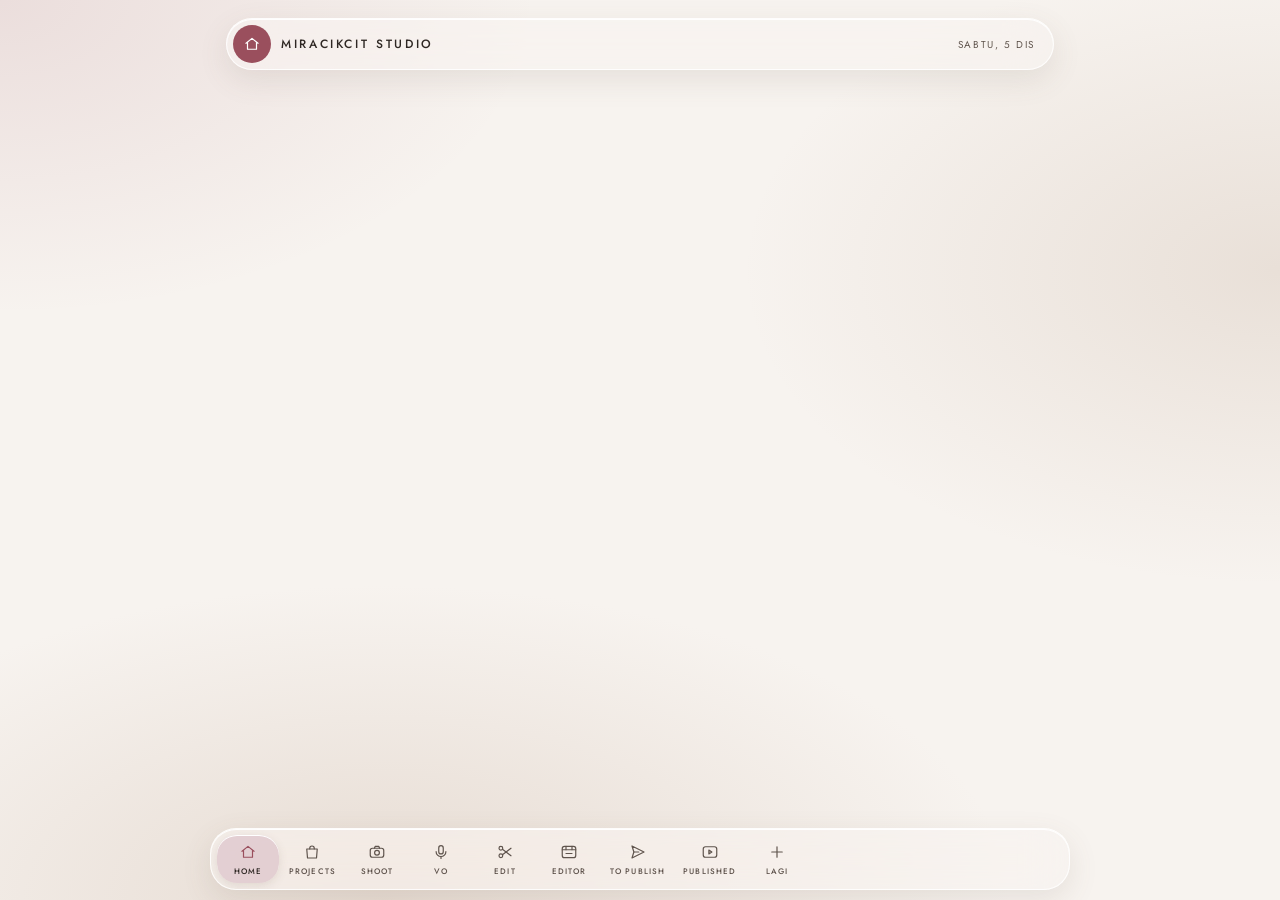
==== index.html @ 08fa1fc8 "Rujukan, Design dan Posting Gambar: susun semula aliran gambar - Rujukan (dulu Copy Style + Inspirat" ====
<!doctype html>
<html lang="ms">
<head>
<meta charset="utf-8">
<meta name="viewport" content="width=device-width,initial-scale=1,viewport-fit=cover">
<title>Miracikcit Studio</title>
<meta name="theme-color" content="#F7F3EF">
<meta name="referrer" content="no-referrer">
<meta name="apple-mobile-web-app-capable" content="yes">
<meta name="mobile-web-app-capable" content="yes">
<meta name="apple-mobile-web-app-status-bar-style" content="default">
<meta name="apple-mobile-web-app-title" content="Studio">
<link rel="manifest" href="manifest.webmanifest">
<link rel="apple-touch-icon" href="icons/icon-180.png">
<link rel="icon" href="icons/icon-192.png">
<link rel="preconnect" href="https://fonts.googleapis.com">
<link rel="stylesheet" href="https://fonts.googleapis.com/css2?family=Caveat:wght@500&family=Fraunces:ital,wght@1,600&family=Jost:wght@300;400;500;600&display=swap">
<link rel="stylesheet" href="css/app.css?v=2026.11.28-2">
</head>
<body>
<div class="wrap">
  <div class="brandbar glass"><a class="hbtn" href="#home" aria-label="Home"><svg viewBox="0 0 24 24" aria-hidden="true"><path d="M4 11l8-6.5 8 6.5"/><path d="M6 10v9h12v-9"/></svg></a><b>Miracikcit Studio</b><span id="netpill" class="netpill" hidden></span><span id="today"></span></div>
  <main id="main"></main>
</div>
<nav class="nav" aria-label="Menu"><div class="in glass" id="nav"></div></nav>
<div class="scrim" id="scrim" hidden><div class="modal" id="modal" role="dialog" aria-modal="true"></div></div>
<div class="toast" id="toast" role="status"></div>
<input type="file" id="filePick" hidden>

<script src="js/config.js?v=2026.11.28-2"></script>
<script src="js/runtime.js?v=2026.11.28-2"></script>
<script src="js/core/icons.js?v=2026.11.28-2"></script>
<script src="js/core/state.js?v=2026.11.28-2"></script>
<script src="js/core/utils.js?v=2026.11.28-2"></script>
<script src="js/core/store.js?v=2026.11.28-2"></script>
<script src="js/core/sheet.js?v=2026.11.28-2"></script>
<script src="js/core/sched.js?v=2026.11.28-2"></script>
<script src="js/core/derived.js?v=2026.11.28-2"></script>
<script src="js/core/shell.js?v=2026.11.28-2"></script>
<script src="js/core/modal.js?v=2026.11.28-2"></script>
<script src="js/tabs/home.js?v=2026.11.28-2"></script>
<script src="js/tabs/ideas.js?v=2026.11.28-2"></script>
<script src="js/tabs/nota.js?v=2026.11.28-2"></script>
<script src="js/tabs/toshoot.js?v=2026.11.28-2"></script>
<script src="js/tabs/shot.js?v=2026.11.28-2"></script>
<script src="js/tabs/toedit.js?v=2026.11.28-2"></script>
<script src="js/tabs/ready.js?v=2026.11.28-2"></script>
<script src="js/tabs/jadual.js?v=2026.11.28-2"></script>
<script src="js/tabs/published.js?v=2026.11.28-2"></script>
<script src="js/tabs/links.js?v=2026.11.28-2"></script>
<script src="js/tabs/jobs.js?v=2026.11.28-2"></script>
<script src="js/tabs/projects.js?v=2026.11.28-2"></script>
<script src="js/tabs/editor.js?v=2026.11.28-2"></script>
<script src="js/tabs/gaya.js?v=2026.11.28-2"></script>
<script src="js/tabs/vo.js?v=2026.11.28-2"></script>
<script src="js/tabs/footage.js?v=2026.11.28-2"></script>
<script src="js/tabs/broll.js?v=2026.11.28-2"></script>
<script src="js/tabs/inspiration.js?v=2026.11.28-2"></script>
<script src="js/tabs/rujukan.js?v=2026.11.28-2"></script>
<script src="js/tabs/sample.js?v=2026.11.28-2"></script>
<script src="js/tabs/caption.js?v=2026.11.28-2"></script>
<script src="js/tabs/threads.js?v=2026.11.28-2"></script>
<script src="js/tabs/transcribe.js?v=2026.11.28-2"></script>
<script src="js/tabs/mediakit.js?v=2026.11.28-2"></script>
<script src="js/tabs/carousel.js?v=2026.11.28-2"></script>
<script src="js/core/events.js?v=2026.11.28-2"></script>
<script src="js/core/boot.js?v=2026.11.28-2"></script>
<script>
if('serviceWorker' in navigator)navigator.serviceWorker.register('sw.js').then(r=>{r.addEventListener('updatefound',()=>{const n=r.installing;n&&n.addEventListener('statechange',()=>{if(n.state==='installed'&&navigator.serviceWorker.controller){const b=document.createElement('button');b.className='updbar';b.textContent='Versi baru Studio. Tekan untuk muat semula';b.onclick=()=>location.reload();document.body.appendChild(b)}})})}).catch(()=>{});
</script>
</body>
</html>
---- css/app.css ----
/* Layout: satu lajur lapang gaya miracikcit.com; kotak kaca berwarna ikut tab; bar menu kaca terapung di bawah (rel sisi di desktop). Satu tema cerah, sengaja, ikut blog. */
:root{
  --ink:#2E2723; --muted:#5F544D; --bg:#F7F3EF; --rose:#9A4F5D; --beige:#D6C4B6; --tile:#E4D6CB; --white:#FFFFFF;
  --line:rgba(46,39,35,.12); --shopee:#EE4D2D; --ok:#8A6A52; --warn:#D1A23A; --bad:#C2534F;
  --fb:#3F6FB5; --ig:#C2578E; --tt:#2E2723;
  --font:"Jost",system-ui,-apple-system,"Helvetica Neue",sans-serif; --hand:"Caveat","Bradley Hand",cursive;
  --c:#9A4F5D;
  --safeB:env(safe-area-inset-bottom,0px);
}
*{box-sizing:border-box}
[hidden]{display:none!important}
html,body{margin:0}
body{background:var(--bg);color:var(--ink);font:400 15px/1.5 var(--font);-webkit-font-smoothing:antialiased;min-height:100vh;
  background-image:radial-gradient(60vw 50vh at 0% 0%,rgba(154,79,93,.13),transparent 70%),radial-gradient(60vw 50vh at 100% 30%,rgba(176,147,123,.2),transparent 70%),radial-gradient(70vw 50vh at 30% 100%,rgba(214,196,182,.5),transparent 70%);background-attachment:fixed}
button,input,select,textarea{font:inherit;color:inherit}
a{color:inherit}
.wrap{max-width:860px;margin:0 auto;padding-block:18px calc(120px + var(--safeB));padding-left:max(16px,env(safe-area-inset-left,0px));padding-right:max(16px,env(safe-area-inset-right,0px))}
.glass{background:color-mix(in srgb,var(--c) 11%,rgba(255,255,255,.55));-webkit-backdrop-filter:blur(22px) saturate(170%);backdrop-filter:blur(22px) saturate(170%);border:1px solid rgba(255,255,255,.8);box-shadow:inset 0 1px 0 rgba(255,255,255,.95),0 10px 30px rgba(110,90,78,.12)}
.up{text-transform:uppercase;letter-spacing:.18em}
h1{margin:0;font-size:26px;font-weight:400;letter-spacing:.24em;text-transform:uppercase;text-wrap:balance}
.eyebrow{margin:0 0 6px;font-size:11px;font-weight:500;color:var(--c);letter-spacing:.24em;text-transform:uppercase}
.head{display:flex;justify-content:space-between;align-items:flex-end;gap:12px;flex-wrap:wrap;margin:8px 0 18px}
.sub{color:var(--muted);font-size:13px}
body::before{content:"";position:fixed;inset:0 0 auto;height:env(safe-area-inset-top,0px);z-index:29;background:var(--bg)}
.brandbar{position:sticky;top:calc(env(safe-area-inset-top,0px) + 8px);z-index:30;border-radius:999px;padding:6px 18px 6px 6px;display:flex;align-items:center;gap:10px;margin-bottom:22px;--c:#D6C4B6}
.brandbar b{font-weight:500;font-size:12px;letter-spacing:.22em;text-transform:uppercase;flex:1;min-width:0;white-space:nowrap;overflow:hidden;text-overflow:ellipsis}
.brandbar span{font-size:10px;letter-spacing:.16em;text-transform:uppercase;color:var(--muted);white-space:nowrap}
.hbtn{width:38px;height:38px;border-radius:50%;display:flex;align-items:center;justify-content:center;background:var(--rose);color:#fff;flex:none}
.hbtn svg{width:18px;height:18px;fill:none;stroke:currentColor;stroke-width:1.6;stroke-linecap:round;stroke-linejoin:round}
.banner{border-radius:16px;padding:10px 14px;font-size:13px;margin-bottom:14px;--c:#D1A23A}
/* buttons */
.btn{border-radius:999px;padding:9px 16px;font-size:11px;font-weight:500;letter-spacing:.16em;text-transform:uppercase;cursor:pointer;display:inline-flex;align-items:center;justify-content:center;gap:7px;white-space:nowrap;min-height:38px;
  background:color-mix(in srgb,var(--bc,#fff) 16%,rgba(255,255,255,.6));-webkit-backdrop-filter:blur(16px) saturate(170%);backdrop-filter:blur(16px) saturate(170%);border:1px solid color-mix(in srgb,var(--bc,#fff) 30%,rgba(255,255,255,.85));box-shadow:inset 0 1px 0 rgba(255,255,255,.9),0 4px 14px rgba(110,90,78,.1);color:var(--ink);text-decoration:none}
.btn:hover{background:color-mix(in srgb,var(--bc,#fff) 26%,rgba(255,255,255,.75))}
.btn:focus-visible,.chk:focus-visible,.nav a:focus-visible,input:focus-visible,select:focus-visible,textarea:focus-visible{outline:2px solid var(--rose);outline-offset:2px}
.btn.sm{padding:6px 12px;min-height:32px;font-size:10px}
.btn.solid{background:color-mix(in srgb,var(--bc,var(--rose)) 88%,transparent);color:#fff;border-color:rgba(255,255,255,.5)}
.btn.solid:hover{background:var(--bc,var(--rose))}
.btn.icon{padding:0;width:36px;min-height:36px}
.btn.rose{--bc:var(--rose)}.btn.shopee{--bc:var(--shopee)}.btn.fb{--bc:var(--fb)}.btn.ig{--bc:var(--ig)}.btn.tt{--bc:var(--tt)}.btn.bad{--bc:var(--bad)}.btn.tab{--bc:var(--c)}
.btn svg,.nav svg,.ic svg{width:18px;height:18px;fill:none;stroke:currentColor;stroke-width:1.6;stroke-linecap:round;stroke-linejoin:round;flex:none}
.btns{display:flex;gap:8px;flex-wrap:wrap;align-items:center}
.chk{display:inline-flex;align-items:center;gap:8px;cursor:pointer;font-size:10px;font-weight:500;letter-spacing:.16em;text-transform:uppercase;border:0;background:none;padding:4px 0;min-height:32px}
.chk i{width:24px;height:24px;border-radius:8px;display:inline-flex;align-items:center;justify-content:center;background:rgba(255,255,255,.6);border:1px solid rgba(255,255,255,.9);box-shadow:inset 0 1px 0 #fff,0 2px 8px rgba(110,90,78,.16);-webkit-backdrop-filter:blur(12px);backdrop-filter:blur(12px)}
.chk[aria-pressed=true] i{background:var(--c);border-color:rgba(255,255,255,.6)}
.chk i svg{width:14px;height:14px;fill:none;stroke:#fff;stroke-width:2.4;stroke-linecap:round;stroke-linejoin:round;opacity:0}
.chk[aria-pressed=true] i svg{opacity:1}
.seg{display:inline-flex;border-radius:999px;padding:3px;gap:2px;background:rgba(255,255,255,.5);border:1px solid rgba(255,255,255,.85);box-shadow:inset 0 1px 0 #fff}
.seg button{border:0;background:transparent;border-radius:999px;padding:6px 12px;font-size:10px;font-weight:500;letter-spacing:.14em;text-transform:uppercase;cursor:pointer;min-height:30px}
.seg button.on{background:var(--c);color:#fff}
/* forms */
.inp,select.inp,textarea.inp{width:100%;min-width:0;border-radius:14px;padding:9px 13px;background:rgba(255,255,255,.62);border:1px solid rgba(255,255,255,.9);box-shadow:inset 0 1px 2px rgba(110,90,78,.1);outline:none;font-size:14px}
textarea.inp{resize:vertical;min-height:80px;line-height:1.5}
input[type=date].inp{-webkit-appearance:none;appearance:none;min-height:40px}
.f{display:block;margin-bottom:12px;min-width:0}
.f>span{display:block;font-size:10px;font-weight:500;color:var(--muted);margin-bottom:5px;text-transform:uppercase;letter-spacing:.16em}
.row2{display:grid;grid-template-columns:1fr 1fr;gap:10px}.row2>*{min-width:0}
.search{position:relative;margin-bottom:14px}.search svg{position:absolute;left:14px;top:50%;transform:translateY(-50%);width:16px;height:16px;fill:none;stroke:var(--muted);stroke-width:1.6;stroke-linecap:round}
.search .inp{padding-left:40px;border-radius:999px}
/* cards */
.list{display:flex;flex-direction:column;gap:12px}
.card{border-radius:22px;padding:16px}
.card.big{padding:20px;border-radius:26px}
.card h3{margin:0;font-size:14px;font-weight:500;letter-spacing:.14em;text-transform:uppercase;overflow-wrap:anywhere}
.rowh{display:flex;justify-content:space-between;align-items:flex-start;gap:10px}
.rowh>div:first-child:not(.fno){min-width:0;flex:1}.rowh>.fno+div,.rowh>span+div{min-width:0;flex:1}
.meta{font-size:12.5px;color:var(--muted);overflow-wrap:anywhere}
.num{font-size:11px;font-weight:500;letter-spacing:.1em;color:var(--c);font-variant-numeric:tabular-nums;min-width:28px}
.pill{display:inline-flex;align-items:center;font-size:9.5px;font-weight:500;letter-spacing:.14em;text-transform:uppercase;padding:3px 9px;border-radius:999px;background:color-mix(in srgb,var(--pc,var(--c)) 18%,rgba(255,255,255,.7));border:1px solid rgba(255,255,255,.8);white-space:nowrap}
.fno{flex:none;width:44px;height:44px;border-radius:14px;display:flex;align-items:center;justify-content:center;font-size:17px;font-weight:600;color:#fff;background:var(--fc,#888);box-shadow:inset 0 1px 0 rgba(255,255,255,.4),0 4px 12px rgba(110,90,78,.2);font-variant-numeric:tabular-nums}
.bar{height:8px;border-radius:999px;background:rgba(255,255,255,.7);box-shadow:inset 0 1px 2px rgba(110,90,78,.18);overflow:hidden;margin-top:6px}
.bar i{display:block;height:100%;border-radius:999px;background:var(--sc,var(--ok))}
.trk{margin-top:10px}.trk .t{display:flex;justify-content:space-between;font-size:10px;font-weight:500;letter-spacing:.14em;text-transform:uppercase;color:var(--sc,var(--muted))}
.vid{border-top:1px solid var(--line);padding-top:12px;margin-top:12px}
.empty{border-radius:22px;padding:28px 18px;text-align:center;color:var(--muted);border:1px dashed rgba(46,39,35,.2);font-size:14px}
.hand{font-family:var(--hand);font-size:22px;color:var(--rose);line-height:1.1}
/* home */
.hgrid{display:grid;grid-template-columns:repeat(3,1fr);gap:10px}
.hbox{border-radius:22px;padding:14px 12px;cursor:pointer;text-align:left;display:flex;flex-direction:column;gap:8px;min-height:108px;color:var(--ink);font:inherit;min-width:0}
.hbox b{font-size:44px;font-weight:300;line-height:1;font-variant-numeric:tabular-nums}
.hbox span.l{font-size:clamp(9.5px,2.7vw,13px);font-weight:500;letter-spacing:.08em;text-transform:uppercase;margin-top:auto;white-space:nowrap}
.hbox.tall{grid-column:3;grid-row:2 / span 2}.hbox.tall b{font-size:62px}
.edl{display:flex;flex-direction:column;gap:3px;font-size:11px;color:var(--muted);line-height:1.25;min-width:0}.edl span{overflow:hidden;text-overflow:ellipsis;white-space:nowrap}
.rbox{border-radius:40px;padding:26px 24px;margin-top:14px;border-width:2px}
.rbox h2{margin:0;font-size:17px;font-weight:500;letter-spacing:.2em;text-transform:uppercase}
.rbox .rn{font-size:68px;font-weight:300;line-height:1;font-variant-numeric:tabular-nums}
.rbox .rt{font-size:16px}.rbox .rt strong{font-weight:500}
.bigno{font-size:26px;font-weight:300;line-height:1;color:var(--c);font-variant-numeric:tabular-nums;min-width:38px;flex:none}
.jleft{display:flex;flex-direction:column;flex:none;min-width:88px}.jleft b{font-size:17px;font-weight:500;letter-spacing:.04em;color:var(--c)}.jleft i{font-style:normal;font-size:15px;font-weight:500}
.acc{border-left:7px solid var(--ac,transparent)!important;font-weight:500}
.inwrap{position:relative;display:block}.inwrap .inp{padding-right:46px}.inwrap .btn{position:absolute;right:3px;top:50%;transform:translateY(-50%);width:34px;min-height:34px}
.calg{display:grid;grid-template-columns:repeat(7,1fr);gap:4px}.dow{text-align:center;font-size:9px;font-weight:500;letter-spacing:.14em;color:var(--muted)}
.cd{aspect-ratio:1;border:0;border-radius:12px;background:rgba(255,255,255,.55);cursor:pointer;display:flex;flex-direction:column;align-items:center;justify-content:center;gap:3px;padding:0;min-width:0;color:var(--ink)}
.cd b{font-weight:400;font-size:14px}.cd i{display:flex;gap:2px;height:6px}.cd u{width:6px;height:6px;border-radius:50%}.cd.today{background:var(--rose);color:#fff}
.evrow{display:flex;align-items:center;gap:12px;width:100%;text-align:left;border:0;background:none;padding:10px 0;border-top:1px solid var(--line);cursor:pointer;color:var(--ink);font:inherit}
.evd{flex:none;width:42px;text-align:center;font-size:9px;letter-spacing:.14em;text-transform:uppercase;color:var(--muted)}.evd b{display:block;font-size:24px;font-weight:300;color:var(--ink);line-height:1}
.evrow strong{font-weight:500}
.kitmenu{position:sticky;top:calc(env(safe-area-inset-top,0px) + 66px);z-index:20;margin-bottom:14px;display:flex}.kitmenu .seg{max-width:100%;overflow-x:auto;--c:#B0937B}.kitmenu .seg button{white-space:nowrap}
@media (max-width:700px){.row2{grid-template-columns:1fr}h1{font-size:21px;letter-spacing:.2em}}
/* inspiration */
.igrid{display:grid;grid-template-columns:repeat(3,1fr);gap:3px;border-radius:18px;overflow:hidden}
.icell{position:relative;aspect-ratio:1;background:var(--tile);overflow:hidden}
.ipic{width:100%;height:100%;border:0;padding:0;cursor:pointer;background:none;display:flex;align-items:center;justify-content:center;font-size:10px;letter-spacing:.14em;text-transform:uppercase;color:var(--muted)}
.iact{position:absolute;right:6px;top:6px;display:none;gap:6px}.icell.sel .iact{display:flex}.icell.sel{outline:3px solid var(--rose);outline-offset:-3px}
@media (hover:hover){.icell:hover .iact{display:flex}}
.igrid img{width:100%;height:100%;object-fit:cover;display:block}
@media (min-width:700px){.igrid{grid-template-columns:repeat(4,1fr)}}
.mbadge{display:inline-flex;align-items:center;gap:8px;font-size:10px;font-weight:500;letter-spacing:.14em;text-transform:uppercase;padding:6px 12px;border-radius:999px;background:rgba(255,255,255,.7);border:1px solid rgba(255,255,255,.95);box-shadow:0 2px 8px rgba(110,90,78,.1);color:var(--muted)}
.mbadge i{width:8px;height:8px;border-radius:50%;background:#A39890}.mbadge.on{color:var(--ink)}.mbadge.on i{background:#3FA35B;box-shadow:0 0 0 3px rgba(63,163,91,.2)}
.trrow{display:block;width:100%;text-align:left;cursor:pointer;font:inherit;color:inherit}
.trtxt{white-space:pre-wrap;overflow-wrap:anywhere;max-height:52vh;overflow:auto;font-size:14px;line-height:1.65;background:rgba(255,255,255,.6);border-radius:16px;padding:12px 14px;margin-top:8px}
.trtxt .ts{font-size:11px;font-weight:500;color:var(--c);margin-right:6px;font-variant-numeric:tabular-nums}
.trisi{margin:8px 0 12px;padding-left:22px}.trisi li{margin-bottom:6px;line-height:1.5}
/* nav */
.nav{position:fixed;left:0;right:0;bottom:0;z-index:40;padding:0 max(10px,env(safe-area-inset-right,0px)) calc(10px + var(--safeB)) max(10px,env(safe-area-inset-left,0px));pointer-events:none}
.nav .in{pointer-events:auto;max-width:860px;margin:0 auto;border-radius:26px;padding:6px;display:flex;gap:2px;overflow-x:auto;scrollbar-width:none;--c:#D6C4B6}
.nav .in::-webkit-scrollbar{display:none}
.nav a{flex:0 0 auto;min-width:62px;display:flex;flex-direction:column;align-items:center;gap:4px;padding:8px 8px 6px;border-radius:20px;text-decoration:none;font-size:8px;font-weight:500;letter-spacing:.14em;text-transform:uppercase;color:var(--muted);white-space:nowrap}
.nav a.on{color:var(--ink);background:color-mix(in srgb,var(--c) 26%,rgba(255,255,255,.85));box-shadow:inset 0 1px 0 #fff,0 3px 10px rgba(110,90,78,.14)}
.nav a.on svg{stroke:var(--c)}
/* modal + toast */
.scrim{position:fixed;inset:0;background:rgba(46,39,35,.28);-webkit-backdrop-filter:blur(4px);backdrop-filter:blur(4px);display:flex;align-items:flex-end;justify-content:center;z-index:60}
.modal{width:min(640px,100%);max-height:90vh;overflow:auto;border-radius:26px 26px 0 0;padding:20px max(18px,env(safe-area-inset-right,0px)) calc(20px + var(--safeB)) max(18px,env(safe-area-inset-left,0px));background:color-mix(in srgb,var(--c) 8%,rgba(250,247,244,.94))}
@media (min-width:700px){.scrim{align-items:center}.modal{border-radius:26px}}
.modal h2{margin:0 0 14px;font-size:16px;font-weight:500;letter-spacing:.2em;text-transform:uppercase}
.modal h4{margin:16px 0 6px;font-size:11px;font-weight:500;letter-spacing:.18em;text-transform:uppercase;color:var(--c)}
.modal ul{margin:0;padding-left:18px}.modal li{margin-bottom:4px}
.toast{position:fixed;left:50%;bottom:calc(104px + var(--safeB));transform:translateX(-50%);background:var(--ink);color:#fff;padding:9px 18px;border-radius:999px;font-size:11px;letter-spacing:.14em;text-transform:uppercase;z-index:80;opacity:0;transition:opacity .2s;pointer-events:none;max-width:90vw;text-align:center}
.toast.show{opacity:1}
details.col>summary{list-style:none;cursor:pointer}details.col>summary::-webkit-details-marker{display:none}
details.col[open] .chev{transform:rotate(180deg)}
pre.txt{white-space:pre-wrap;overflow-wrap:anywhere;font:13px/1.5 var(--font);margin:0}
audio{width:100%;margin-top:8px}
@media (prefers-reduced-motion:reduce){*{transition:none!important}}
/* ---- PWA ---- */
.gate{position:fixed;inset:0;z-index:100;display:flex;align-items:center;justify-content:center;padding:16px;background:var(--bg)}
.gate-in{width:min(380px,100%);border-radius:26px;padding:24px;--c:#D6C4B6}
.netpill{font-size:9px!important;letter-spacing:.12em;color:var(--bad)!important;margin-right:6px}
.updbar{position:fixed;left:50%;transform:translateX(-50%);top:calc(env(safe-area-inset-top,0px) + 64px);z-index:90;border:0;border-radius:999px;padding:10px 18px;background:var(--rose);color:#fff;font:500 11px var(--font);letter-spacing:.12em;text-transform:uppercase;box-shadow:0 6px 20px rgba(110,90,78,.25)}

/* Products: timeline status */
.tl{display:flex;margin:14px 0 2px}
.tl .s{flex:1;position:relative;text-align:center;font-size:9px;font-weight:500;letter-spacing:.06em;text-transform:uppercase;color:var(--muted);opacity:.7;line-height:1.25}
.tl .s:before{content:'';position:absolute;top:8px;left:-50%;right:50%;height:2px;background:rgba(110,90,78,.18)}
.tl .s:first-child:before{display:none}
.tl .s i{position:relative;z-index:1;display:flex;align-items:center;justify-content:center;width:18px;height:18px;border-radius:50%;margin:0 auto 6px;background:rgba(255,255,255,.85);box-shadow:inset 0 0 0 1.5px rgba(110,90,78,.28)}
.tl .s i svg{width:11px;height:11px;stroke:#fff;stroke-width:3}
.tl .s.d,.tl .s.cur{color:var(--ink);opacity:1}
.tl .s.d i{background:var(--c);box-shadow:none}
.tl .s.d:before,.tl .s.cur:before{background:var(--c)}
.tl .s.cur i{background:#fff;box-shadow:inset 0 0 0 2.5px var(--c),0 0 0 4px rgba(90,143,181,.18)}
/* kad senarai berselang-seli + lencana countdown sample */
.list.alt>.card:nth-child(even){background:color-mix(in srgb,var(--c) 22%,rgba(255,255,255,.55))}
.tsc{padding:13px 14px}.tsc h3{margin:0 0 2px}
.tsb{margin-top:10px;gap:6px;flex-wrap:wrap;align-items:center}.tsb .inp.acc{width:auto;max-width:130px;min-height:32px;padding:4px 10px;font-size:11px;margin:0}
.smpb{display:flex;flex-direction:column;align-items:flex-end;gap:3px;flex-shrink:0}
.pill.smpp{gap:6px;padding:4px 10px;background:var(--pc);color:#fff;border-color:transparent}.pill.smpp[style*='E3B23C'],.smpb[style*='E3B23C'] .pill.smpp{color:#3B2C0C}.pill.smpp b{font-size:15px;letter-spacing:0}
.smpd{background:none;border:0;padding:0;font:inherit;font-size:10.5px;color:var(--muted);text-decoration:underline dotted;cursor:pointer}

/* status butang: sedang proses (kuning) / siap (hijau) */
.btn.st-run{background:#F3D27A;color:#4A3608;border-color:#E9BD45;opacity:1}
.btn.st-done{background:#CDE8D3;color:#1F5A30;border-color:#9FD0AB}
.btn.st-done svg,.btn.st-run svg{stroke:currentColor}
.spin{display:inline-block;width:11px;height:11px;border:2px solid currentColor;border-right-color:transparent;border-radius:50%;margin-right:6px;animation:spn .8s linear infinite;vertical-align:-1px}
@keyframes spn{to{transform:rotate(360deg)}}
@media (prefers-reduced-motion:reduce){.spin{animation:none}}

/* butang kad To Shoot: grid penuh, tiada ruang kosong */
.tsb{display:grid!important;grid-template-columns:minmax(0,1.4fr) minmax(0,1fr) minmax(0,1fr) 36px;gap:6px}
.tsb.tsb2{grid-template-columns:repeat(3,minmax(0,1fr)) 36px}
.tsb.tsb2>.inp.acc{grid-column:span 2}.tsb.tsb2>[data-act=lsAdd]{grid-column:span 2}
.tsb>.btn,.tsb>.inp.acc{width:100%;max-width:none;min-width:0;justify-content:center;padding-left:6px;padding-right:6px;white-space:nowrap;overflow:hidden;text-overflow:ellipsis}
.tsb>.btn.icon{width:36px;padding:0}
/* Home baru: Editor 2x2, kotak kecil "Lagi", kad depan padat */
.hgrid .hbox.big2{grid-column:1 / span 2;grid-row:2 / span 2}.hbox.big2 b{font-size:72px}
.mgrid{display:grid;grid-template-columns:repeat(4,minmax(0,1fr));gap:8px;margin-top:10px}
.hbox.mini{min-height:72px;padding:10px;border-radius:18px;gap:4px}.hbox.mini b{font-size:26px}.hbox.mini span.l{font-size:clamp(8px,2.3vw,10.5px);letter-spacing:.06em}
.rbox.cc{padding:18px 20px 14px;border-radius:32px;cursor:pointer;display:block}
.rbox.cc .rn{font-size:56px}
.ccr{margin-top:10px}.ccr .rowh{align-items:center;gap:8px}
.ccn{font-size:15px;font-weight:500;flex:1;min-width:0;white-space:nowrap;overflow:hidden;text-overflow:ellipsis}
.ccr .bar{margin-top:5px;height:4px}
.ccmore{display:flex;justify-content:flex-end;align-items:center;gap:4px;margin-top:10px;font-size:10px;font-weight:500;letter-spacing:.14em;text-transform:uppercase;color:var(--c)}
.ccmore svg{width:14px;height:14px;fill:none;stroke:currentColor;stroke-width:1.8}
.tl.tl-mini{margin:6px 0 4px}.tl.tl-mini .s:before{top:6px}.tl.tl-mini .s i{width:14px;height:14px;margin-bottom:0}.tl.tl-mini .s i svg{width:8px;height:8px}

/* Editor 2x2: nombor kiri, senarai kanan */
.hbox.edbox{flex-direction:row;gap:12px;align-items:stretch}
.edbox .edn{display:flex;flex-direction:column;justify-content:space-between;flex:none;min-width:64px}
.edbox .edl{flex:1;border-left:1px solid var(--line,rgba(0,0,0,.08));padding-left:10px;justify-content:center;gap:6px}
.edbox .edr{display:flex;align-items:center;gap:6px;min-width:0}.edbox .edr>span{flex:1;min-width:0;overflow:hidden;text-overflow:ellipsis;white-space:nowrap;color:var(--ink)}
.edbox .edr i{font-style:normal;flex:none;font-size:9px;letter-spacing:.08em;text-transform:uppercase;font-weight:500;color:var(--pc);border:1px solid var(--pc);border-radius:999px;padding:1px 6px}

/* Projects: produk dah published dilipat, warna lain */
.pubgrp{--c:#6B8F71;background:rgba(205,232,211,.45)}
.pubrow{border-top:1px solid var(--line,rgba(0,0,0,.08));padding-top:10px}.pubrow strong{font-weight:500}

/* Jobs: jumlah RM besar kanan atas, kotak tambah dari screenshot, kad semak */
.rmtot{display:flex;flex-direction:column;align-items:flex-end;text-align:right;min-width:0}
.rmtot b{font-size:clamp(26px,8vw,38px);font-weight:300;line-height:1;color:var(--c);font-variant-numeric:tabular-nums;white-space:nowrap}
.rmtot span{font-size:10.5px;letter-spacing:.06em;color:var(--muted);margin-top:4px}
.jdrop{display:flex;gap:12px;align-items:center;width:100%;text-align:left;border:1.5px dashed var(--c);border-radius:18px;padding:14px;margin-bottom:14px;background:rgba(255,255,255,.35);color:var(--ink);font:inherit;cursor:pointer}
.jdrop svg{width:24px;height:24px;flex:none;fill:none;stroke:var(--c);stroke-width:1.5;stroke-linecap:round;stroke-linejoin:round}
.jrev{box-shadow:0 0 0 1.5px #E9BD45 inset}
.row3{display:grid;grid-template-columns:repeat(3,minmax(0,1fr));gap:8px}
@media (max-width:420px){.row3{grid-template-columns:1fr 1fr}}
.smprm{display:flex;align-items:center;gap:6px;flex:none}.smprm span{font-size:11px;color:var(--muted)}.smprm .inp{width:84px;text-align:right}
.smpdone{opacity:.65}.smpdone h3 svg{width:14px;height:14px;margin-right:4px;vertical-align:-2px;fill:none;stroke:var(--ok);stroke-width:2}

.smptask{margin:8px 0 0;padding-left:18px;font-size:12px;color:var(--muted);line-height:1.45}

/* Projects: chip jenis, tugasan boleh tick */
.kchip{display:inline-block;font-size:9.5px;font-weight:600;letter-spacing:.08em;border-radius:999px;padding:1px 8px;margin-right:4px;vertical-align:1px}
.kchip.paid{background:#F3E3C4;color:#8A5E25}.kchip.smp{background:#DCE8F3;color:#3E6F96}
.tasks{display:flex;flex-direction:column;gap:4px;margin-top:10px}
.tk{display:flex;gap:8px;align-items:flex-start;text-align:left;background:none;border:0;padding:3px 0;font:inherit;font-size:12.5px;color:var(--ink);cursor:pointer;line-height:1.35}
.tk i{flex:none;width:18px;height:18px;border-radius:6px;border:1.5px solid var(--line,rgba(0,0,0,.2));display:grid;place-items:center;margin-top:-1px}
.tk i svg{width:12px;height:12px;fill:none;stroke:#fff;stroke-width:2.4;opacity:0}
.tk.on i{background:var(--ok);border-color:var(--ok)}.tk.on i svg{opacity:1}.tk.on span{text-decoration:line-through;color:var(--muted)}
.prseg{max-width:100%;overflow-x:auto}.prseg button{white-space:nowrap}

/* Footage: gambar kecil Drive, grid stok */
.fthumbs{display:grid;grid-template-columns:repeat(4,minmax(0,1fr));gap:6px;margin-top:10px}
.fth{position:relative;aspect-ratio:9/16;border-radius:10px;overflow:hidden;background:rgba(0,0,0,.06);display:block}
.fth img,.fcell img{width:100%;height:100%;object-fit:cover;display:block}
.fth button{all:unset;display:block;width:100%;height:100%;cursor:pointer}
.fth i{position:absolute;top:4px;right:4px;font-style:normal;font-size:11px;background:#fff;color:#1F5A30;border-radius:999px;width:20px;height:20px;display:grid;place-items:center;font-weight:600}
.fth.off img{opacity:.3}.fth.off i{color:var(--bad)}
.fth em{position:absolute;left:4px;bottom:4px;font-style:normal;font-size:9px;background:rgba(255,255,255,.85);border-radius:6px;padding:1px 5px;letter-spacing:.04em}
.fplay{position:absolute;right:4px;bottom:4px;width:24px;height:24px;border-radius:999px;background:rgba(0,0,0,.55);color:#fff;display:grid;place-items:center;font-size:10px;text-decoration:none}
.noth{display:block;width:100%;height:100%;background:repeating-linear-gradient(45deg,rgba(0,0,0,.04) 0 6px,transparent 6px 12px)}
.fgrid{display:grid;grid-template-columns:repeat(auto-fill,minmax(104px,1fr));gap:8px}
.fcell{display:flex;flex-direction:column;gap:4px;text-decoration:none;color:var(--ink)}
.fcell img,.fcell .noth{aspect-ratio:9/16;border-radius:12px;max-width:100%}
.fcell span{font-size:10.5px;color:var(--muted);line-height:1.3}.fcell b{display:block;color:var(--ink);font-weight:500;font-size:11px;white-space:nowrap;overflow:hidden;text-overflow:ellipsis}

/* Editor › Style (Tiru Gaya) */
.chips{display:flex;flex-wrap:wrap;gap:6px}
.chip{border:1px solid var(--line);background:rgba(255,255,255,.6);color:var(--muted);border-radius:999px;padding:5px 12px;font:500 12px var(--font);cursor:pointer;min-height:30px}
.chip.on{background:var(--c);border-color:var(--c);color:#fff}
.gyname{font-family:var(--hand);font-size:34px;line-height:1;color:var(--c)}
.gyname.sm{font-size:28px}
.gycard .chips{margin:10px 0}
.gyscan{display:block;margin:10px 0;border-radius:12px;overflow:hidden;background:var(--tile)}
.gyscan img{display:block;width:100%;height:auto}
.gyfacts{display:grid;grid-template-columns:auto 1fr;gap:6px 14px;font-size:13px;margin:10px 0 0}
.gyfacts dt{color:var(--muted)}.gyfacts dd{margin:0;min-width:0}
.gybeats{margin-top:8px;font-size:13px}.gybeats ol{margin:6px 0 0;padding-left:20px}
.gyfxrow{display:flex;gap:10px;align-items:center;flex-wrap:wrap;padding:8px;border-radius:12px;background:rgba(255,255,255,.5)}
.gyfxrow.off{opacity:.55}
.gystrip{flex:0 0 120px;border-radius:8px;overflow:hidden}.gystrip img{display:block;width:100%}
.gymatch{display:flex;flex-direction:column;gap:6px;margin-top:12px;padding:12px;border-radius:12px;background:var(--tile)}
.gyup{display:flex;gap:10px;align-items:center;padding:10px 12px;border-radius:12px;background:rgba(255,255,255,.6);font-size:13px;margin-bottom:10px}
.gybar{height:6px;border-radius:99px;background:var(--tile);overflow:hidden;margin:-4px 0 12px}.gybar i{display:block;height:100%;background:var(--c);transition:width .3s}
/* B-roll: langkah projek + swipe dalam Studio */
.brsteps{display:flex;align-items:flex-start;gap:0;margin-top:12px}
.brsteps em{flex:1;height:2px;background:rgba(46,39,35,.14);margin-top:11px;min-width:6px}
.brs{display:flex;flex-direction:column;align-items:center;gap:2px;background:none;border:0;padding:0;font:inherit;color:var(--muted);min-width:0;max-width:86px;text-align:center;cursor:default}
.brs[data-act]{cursor:pointer}
.brs i{width:24px;height:24px;border-radius:50%;display:grid;place-items:center;background:rgba(255,255,255,.7);border:1.5px solid rgba(46,39,35,.2)}
.brs i svg{width:13px;height:13px;stroke:#fff;fill:none;stroke-width:2.4}
.brs b{font-size:10px;font-weight:600;letter-spacing:.1em;text-transform:uppercase}
.brs span{font-size:10px;line-height:1.2}
.brs.ok i{background:var(--ok);border-color:var(--ok)}
.brs.cur i{border-color:var(--warn);background:color-mix(in srgb,var(--warn) 30%,#fff)}.brs.cur{color:var(--ink)}
.brcard{position:relative;aspect-ratio:9/16;max-height:52vh;margin:0 auto;border-radius:22px;overflow:hidden;background:#211b18;touch-action:pan-y;transition:transform .25s}
.brcard iframe{position:absolute;inset:0;width:100%;height:100%;border:0}
.brspr{position:absolute;inset:0;background-size:400% 100%;background-repeat:no-repeat;animation:brspr 2.4s infinite steps(1,end)}
@keyframes brspr{0%{background-position:0% 0}25%{background-position:33.333% 0}50%{background-position:66.667% 0}75%{background-position:100% 0}}
.brst{position:absolute;top:16px;padding:5px 12px;border-radius:10px;font-weight:600;letter-spacing:.2em;font-size:13px;color:#fff;border:2px solid #fff;opacity:0;pointer-events:none}
.brst.k{left:14px;background:rgba(154,79,93,.85)}.brst.s{right:14px;background:rgba(46,39,35,.75)}
.brplay{position:absolute;left:50%;top:50%;transform:translate(-50%,-50%);width:58px;height:58px;border-radius:50%;border:2px solid #fff;background:rgba(0,0,0,.35);color:#fff;font-size:22px;cursor:pointer}
.brsrc{position:absolute;left:10px;right:10px;bottom:10px;display:flex;justify-content:space-between;color:#fff;font-size:11px;text-shadow:0 1px 3px #000;pointer-events:none}
.brbar{display:flex;gap:10px;margin-top:12px}.brbar .big2b{flex:1;min-height:52px;font-size:13px;letter-spacing:.16em}
.brshot{display:flex;gap:8px;align-items:flex-start;font-size:13px;margin-top:6px}.brshot input{margin-top:3px}.brshot em{color:var(--muted);font-style:normal;font-size:11px}
.brrow{display:flex;align-items:center;gap:8px;margin-top:10px;padding-top:10px;border-top:1px solid rgba(46,39,35,.08)}
.tokn{display:inline-flex;align-items:center;gap:3px;font-size:9.5px;line-height:1;color:var(--muted);white-space:nowrap;vertical-align:middle;letter-spacing:0}
.tokn svg{width:11px;height:11px;transform:rotate(-90deg)}.tokn circle{fill:none;stroke:rgba(46,39,35,.15);stroke-width:2.4}.tokn circle.a{stroke:var(--tc);stroke-linecap:round}
.tokn.free circle{stroke:var(--ok);opacity:.55}
.toknote{display:block;margin-top:4px}
/* 2026-11-23 senarai ringkas (Shoot Creative, Published Creative) */
.clist{display:flex;flex-direction:column;gap:6px}
.crow{display:flex;align-items:center;gap:8px;padding:9px 10px;border-radius:14px}
.crow .crt{flex:1 1 auto;min-width:0;display:flex;flex-direction:column}
.crow .crt b{font-size:14px;line-height:1.25}
.crow .crt small{font-size:12px;color:var(--muted);white-space:nowrap;overflow:hidden;text-overflow:ellipsis}
.crow .crb{display:flex;gap:4px;flex:0 0 auto;align-items:center}
.crow .crb .btn.sm{padding-left:9px;padding-right:9px}
.stbar{margin-top:6px}.stbar .stt{display:flex;justify-content:space-between;font-size:12px;font-weight:600}.stbar .stg{height:7px;border-radius:5px;background:rgba(0,0,0,.08);overflow:hidden;margin-top:3px}.stbar .stg i{display:block;height:100%;background:var(--c,#8A6A52);border-radius:5px;transition:width .6s}
/* VO v3 perakam */
.vrbox{text-align:center}
.vrclock{font-size:40px;font-weight:700;font-variant-numeric:tabular-nums;margin:2px 0 8px}
.vrwave{width:100%;height:84px;border-radius:12px;background:rgba(255,255,255,.55);display:block}
.vrpos{width:100%;margin:10px 0 2px}
.vrbtns{display:grid;grid-template-columns:repeat(3,1fr);gap:8px}
.vrb{display:flex;flex-direction:column;align-items:center;gap:2px;padding:12px 6px;border-radius:16px;border:1px solid var(--line);background:#fff;font:600 13px var(--sans,inherit);color:inherit;cursor:pointer}
.vrb b{font-size:22px;line-height:1}
.vrb:disabled{opacity:.35}
.vrb.rec b{color:#d33}.vrb.rec.on{background:#d33;color:#fff;border-color:#d33;animation:vrpulse 1.2s infinite}.vrb.rec.on b{color:#fff}
.vrb.bad b{filter:grayscale(.2)}
.vrb.fin{background:#1d1b1a;color:#fff;border-color:#1d1b1a}
@keyframes vrpulse{50%{box-shadow:0 0 0 8px rgba(221,51,51,.18)}}
.micb{width:34px;height:34px;border-radius:50%;display:inline-grid;place-items:center;border:0;cursor:pointer;color:#fff;font-size:16px;flex:0 0 auto}
.micb.need{background:#d33}.micb.ok{background:#3E8E5A}
/* kad Shoot kemas (23 Nov) */
.tsx{display:flex;flex-wrap:wrap;gap:5px;margin-top:10px;align-items:center}
.tsx .btn.sm{min-height:26px;padding:3px 10px;font-size:10px}
.tsx .inp.acc{width:auto;max-width:120px;min-height:26px;padding:2px 8px;font-size:10px;margin:0}
.tsx .tokn{transform:scale(.85)}
.tsm{display:flex;gap:6px;margin-top:8px;align-items:center}
.tsm .tsgrow{flex:1 1 auto;justify-content:center}
.vrtp{display:flex;align-items:center;gap:8px;margin:4px 0 10px;padding:12px 10px;border-radius:14px;background:#fff8ec;text-align:left}
.vrtp>div{flex:1}.vrtp small{font-size:11px;color:var(--muted)}.vrtp p{margin:2px 0 0;font-size:20px;line-height:1.3;font-weight:600}
.vrtpb{width:38px;height:38px;border-radius:50%;border:1px solid var(--line);background:#fff;font-size:22px;cursor:pointer}.vrtpb:disabled{opacity:.3}
.btns.tem{flex-wrap:nowrap;align-items:center}.btns.tem>.btn:not(.icon),.btns.tem>a.btn{flex:1 1 auto;justify-content:center;min-width:0;white-space:nowrap;overflow:hidden;text-overflow:ellipsis}.btns.tem .tokn{display:none}
.tsx .btn.sm{min-height:24px!important;height:24px;padding:0 9px!important;font-size:9px!important;letter-spacing:.06em}.tsx .btn.sm svg{width:12px;height:12px}
.tsx .inp.acc{height:24px;min-height:24px!important;font-size:10px!important}

/* Threads */
.thstage{position:relative;margin-top:10px;border-radius:16px;overflow:hidden;background:rgba(0,0,0,.05);display:flex;justify-content:center}
.thstage img{display:block;max-width:100%;max-height:60vh}
.thcool{position:absolute;inset:0;background:rgb(90,140,220);mix-blend-mode:soft-light;pointer-events:none}
.thrail{display:flex;gap:8px;overflow-x:auto;padding:8px 0 2px;scrollbar-width:none}
.thth,.thpre{flex:none;border:2px solid transparent;border-radius:12px;padding:0;background:rgba(255,255,255,.5);cursor:pointer;overflow:hidden}
.thth{width:56px;height:56px}.thth img,.thpre img{width:100%;height:100%;object-fit:cover;display:block}
.thth.add{display:flex;align-items:center;justify-content:center;color:var(--c)}.thth.add svg{width:22px;height:22px;fill:none;stroke:currentColor;stroke-width:1.6}
.thpre{width:72px;display:flex;flex-direction:column}.thpre img{height:72px}.thpre span{font-size:10px;padding:4px 2px;letter-spacing:.04em}
.thth.on,.thpre.on{border-color:var(--c)}
.thsl{display:block;margin:6px 0}.thsl span{display:flex;justify-content:space-between;font-size:12px}.thsl input{width:100%;accent-color:var(--c)}
.thtips{margin:8px 0 0;padding-left:18px;font-size:14px;line-height:1.5}.thtips li{margin:3px 0}
/* 24 Nov: Jadual posting (coklat, mesra phone) */
.schday{padding:14px}
.schslot{display:grid;grid-template-columns:52px 1fr;gap:8px;margin-top:12px;padding-top:10px;border-top:1px solid rgba(122,78,45,.15)}
.schtime{font-weight:700;font-size:15px;color:#7A4E2D;padding-top:6px}
.schcells{display:grid;gap:8px;min-width:0}
.schcell{border-radius:14px;padding:10px;background:rgba(255,255,255,.55);border:1px solid rgba(122,78,45,.18);min-width:0}
.schcell.empty{display:flex;align-items:center;gap:8px;border-style:dashed;background:rgba(192,57,43,.06)}
.schcell.done{opacity:.6}
.schcell.late{box-shadow:0 0 0 1.5px #C0392B inset}
.schtags{display:flex;flex-wrap:wrap;gap:5px;margin-top:6px}
.schhook{overflow:hidden;text-overflow:ellipsis;display:-webkit-box;-webkit-line-clamp:2;-webkit-box-orient:vertical}
.schcell .chk{font-size:12px}
@media (min-width:700px){.schcells{grid-template-columns:1fr 1fr}}
.tsplan{margin-top:8px;font-size:12px;padding:6px 10px;border-radius:10px;background:color-mix(in srgb,var(--pc) 12%,rgba(255,255,255,.7));color:var(--pc);line-height:1.4}
.prodrow{margin-top:10px;padding-top:8px;border-top:1px solid rgba(122,78,45,.15)}
.prodrow.red b{color:#C0392B}
.schstrip{display:grid;grid-template-columns:repeat(14,1fr);gap:3px;margin-top:10px}.schstrip i{height:14px;border-radius:4px;display:block}
.schwhen{border:0;cursor:pointer;font:inherit;font-size:13px;font-weight:600;letter-spacing:.05em;background:#7A4E2D!important;color:#fff!important;padding:6px 12px}
.schwhen.late{background:#C0392B!important}

/* ---------- Inspiration › Resipi Style (24 Nov) ---------- */
.rspaste .eyebrow{display:block;margin:0 0 8px}
.rsin{display:flex;gap:8px}
.rsin .inp{flex:1;min-width:0;font-size:16px}
.rscard{display:grid;grid-template-columns:84px 1fr;gap:12px;align-items:start}
.rscard.off{opacity:.6}
.rscard.bad{border-color:color-mix(in srgb,var(--bad) 45%,transparent)}
.rsthumb{display:flex;align-items:center;justify-content:center;width:84px;aspect-ratio:9/16;border-radius:12px;overflow:hidden;background:var(--tile);color:var(--muted);font-size:22px;text-decoration:none}
.rsthumb img{width:100%;height:100%;object-fit:cover;display:block}
.rsmain{min-width:0;display:flex;flex-direction:column;gap:6px}
.rsmain h3{margin:0}
.rslink{display:inline-flex;align-items:center;gap:5px;font-size:12px;color:var(--c);text-decoration:none;overflow-wrap:anywhere}
.rslink svg{width:13px;height:13px;flex:none;fill:none;stroke:currentColor;stroke-width:1.8}
.rsbtn{flex-wrap:nowrap;align-items:center}
.rspaste .gybeats{margin-top:10px}
.rsact{margin-top:4px;align-items:center}
.rserr{margin:0;font-size:13px;color:var(--bad);overflow-wrap:anywhere}
.rssteps{display:flex;gap:4px;margin:2px 0}
.rssteps i{flex:1;height:4px;border-radius:99px;background:var(--tile)}
.rssteps i.on{background:var(--c)}
.rsmore{grid-column:1/-1;border-top:1px solid var(--line);padding-top:8px}
.rsmore>summary{display:flex;align-items:center;justify-content:space-between;cursor:pointer;list-style:none;font-size:10px;font-weight:500;letter-spacing:.14em;text-transform:uppercase;color:var(--muted);min-height:30px}
.rsmore>summary::-webkit-details-marker{display:none}
.rsmore[open]>summary .chev{transform:rotate(180deg)}
.rsbody{display:flex;flex-direction:column;gap:10px;margin-top:6px;font-size:13.5px;line-height:1.45}
.rsrow b{display:block;font-size:10px;font-weight:600;letter-spacing:.12em;text-transform:uppercase;color:var(--c);margin-bottom:2px}
.rsrow p{margin:0;overflow-wrap:anywhere}
.rsrow ol{margin:0;padding-left:20px}
.rspick{max-height:52vh;overflow-y:auto;display:flex;flex-direction:column;gap:6px}
.rspick .eyebrow{margin:8px 0 2px}
.rsfold{display:flex;justify-content:space-between;align-items:center;gap:10px;text-align:left;border:1px solid var(--line);background:rgba(255,255,255,.6);border-radius:14px;padding:11px 14px;font:inherit;color:inherit;cursor:pointer;min-height:44px}
.rsfold b{font-weight:500;min-width:0;overflow-wrap:anywhere}
.rsfold:disabled{opacity:.5}

/* ---------- Copy Style + Edit Style (24 Nov, lakaran diluluskan Mira; tiada pink) ---------- */
.cs{--ink:#2A2320;--mut:#6A5F58;--ln:#E5DCD3;--acc:#4E3A2E;--soft:#F7F2EC;color:var(--ink);display:flex;flex-direction:column;gap:16px}
.cs .cseye{font-size:10px;font-weight:600;letter-spacing:.18em;text-transform:uppercase;color:var(--mut);margin:0}
.cs h1,.cs h2{font-size:28px;letter-spacing:.2em;text-transform:uppercase;font-weight:500;margin:4px 0 0;color:var(--ink)}
.cs.es h2{font-size:22px;letter-spacing:.12em}
.cs .chip{min-height:34px;border-radius:999px;border:1px solid var(--ln);background:transparent;padding:0 12px;font:500 12px var(--font);color:var(--mut);cursor:pointer;white-space:nowrap;display:inline-flex;align-items:center;text-decoration:none}
.cs .chip.on{background:var(--ink);border-color:var(--ink);color:#fff}
.cs .chip.dim{opacity:.55}
.cschips{display:flex;gap:6px;overflow-x:auto;scrollbar-width:none;margin:0 -4px;padding:0 4px}
.cschips::-webkit-scrollbar{display:none}
.cspaste{display:flex;align-items:center;gap:6px;background:#fff;border:1px solid var(--ln);border-radius:999px;padding:5px 5px 5px 18px;box-shadow:0 8px 22px rgba(60,40,25,.07)}
.cspaste.dash{border-style:dashed;border-color:#B79C86;box-shadow:none;border-radius:18px}
.cspaste input{flex:1;min-width:0;border:0;outline:0;background:transparent;font:400 16px var(--font);color:var(--ink);height:44px}
.cspaste .go{width:44px;height:44px;border-radius:50%;border:0;background:var(--acc);color:#fff;display:flex;align-items:center;justify-content:center;cursor:pointer;flex:none}
.cspaste .go:disabled{opacity:.5}
.cssub{display:flex;justify-content:space-between;align-items:center;gap:8px;font-size:12.5px;color:var(--mut);padding:6px 6px 0;flex-wrap:wrap}
.cssub button,.cslink{border:0;background:none;font:500 12.5px var(--font);color:var(--acc);text-decoration:underline;min-height:30px;cursor:pointer;padding:0}
.cslink{align-self:center;color:var(--mut)}
.cscard{background:#fff;border:1px solid var(--ln);border-radius:24px;padding:16px;box-shadow:0 10px 28px rgba(60,40,25,.07);display:flex;flex-direction:column;gap:12px}
.cscard.err{border-color:#D9B4A8}
.cstop{display:flex;gap:14px;align-items:flex-start}
.csthumb{width:72px;height:128px;border-radius:14px;background:linear-gradient(160deg,#CDBBAA,#8E7A69);flex:none;display:flex;align-items:center;justify-content:center;color:#fff;overflow:hidden;text-decoration:none;font-size:20px}
.csthumb img{width:100%;height:100%;object-fit:cover;display:block}
.cscard.run .csthumb,.cscard.err .csthumb{height:72px}
.csinfo{display:flex;flex-direction:column;gap:8px;min-width:0;flex:1}
.csbadge{align-self:flex-start;font-size:10px;font-weight:600;letter-spacing:.14em;text-transform:uppercase;border-radius:999px;padding:4px 10px;background:var(--soft);color:var(--ink)}
.csbadge.k-tips{background:#E8EDD8;color:#44512A}.csbadge.k-rupa{background:#DCEAE8;color:#234E51}.csbadge.k-template{background:#F2E3CC;color:#6A4212}.csbadge.bad{background:#F3DDD6;color:#8A2F1C}
.csname{font-family:Fraunces,Georgia,serif;font-style:italic;font-weight:600;font-size:24px;line-height:1.1;overflow-wrap:anywhere}
.csmeta{color:var(--mut);font-size:12.5px;margin:0;line-height:1.4;overflow-wrap:anywhere}
.csx{border:0;background:none;font-size:22px;line-height:1;color:var(--mut);min-width:36px;min-height:36px;cursor:pointer;border-radius:50%}
.cssay{font-size:15px;line-height:1.4;margin:0}
.cserr{margin:0;font-size:13.5px;color:#8A2F1C;overflow-wrap:anywhere}
.csrow{display:flex;gap:8px;align-items:center;flex-wrap:wrap}
.csgrp{font-size:10px;font-weight:600;letter-spacing:.16em;text-transform:uppercase;color:var(--mut);margin:4px 0 0;padding-bottom:6px;border-bottom:1px solid #EFE7DE}
.cstip{display:flex;gap:12px;align-items:center;font-size:14.5px;line-height:1.35;min-height:44px;cursor:pointer}
.cstip input,.cslook input,.esopt input{width:22px;height:22px;margin:0;accent-color:var(--acc);flex:none}
.csfold{display:flex;flex-direction:column;gap:6px}
.csfold .lb{font-size:10px;font-weight:600;letter-spacing:.16em;text-transform:uppercase;color:var(--mut)}
.csfold .cs{flex-direction:row;gap:6px;flex-wrap:wrap}
.csbtn{min-height:40px;border-radius:999px;border:1px solid var(--ln);background:var(--soft);padding:0 14px;font:600 11.5px var(--font);letter-spacing:.14em;text-transform:uppercase;color:var(--ink);cursor:pointer}
.csbtn.solid{min-height:48px;background:var(--acc);border-color:var(--acc);color:#fff;width:100%}
.csbtn.big{min-height:52px}
.csbtn:disabled{opacity:.5}
.csok{display:flex;align-items:center;gap:8px;font-size:13.5px;font-weight:500;color:#44512A;background:#E8EDD8;border-radius:14px;padding:10px 12px}
.csok svg{width:16px;height:16px;flex:none}
.csnote{display:flex;align-items:center;gap:8px;font-size:12.5px;color:var(--mut);flex-wrap:wrap}
.csmore{display:flex;gap:8px;align-items:center;font-size:12.5px;color:var(--mut)}
.csmore .csbtn{flex:1;padding:0 6px}
.csload{position:relative;overflow:hidden;min-height:48px;border-radius:999px;background:#E9DFD5;display:flex;align-items:center;justify-content:center;gap:10px;font:600 11.5px var(--font);letter-spacing:.14em;text-transform:uppercase;color:var(--ink)}
.csload .f{position:absolute;left:0;top:0;bottom:0;background:#C9B29E;transition:width .6s}
.csload span{position:relative}
.csprog{display:flex;align-items:center;gap:10px;font-size:12.5px;color:var(--ink)}
.csprog .t{flex:1;min-width:40px;height:6px;border-radius:99px;background:var(--ln);overflow:hidden}
.csprog .t i{display:block;height:100%;background:var(--acc);transition:width .6s}
.cs .spin{border-color:var(--acc);border-right-color:transparent}
.cslooks{display:grid;grid-template-columns:repeat(3,minmax(0,1fr));gap:8px}
.cslook{display:flex;flex-direction:column;gap:6px;border:1.5px solid var(--ln);border-radius:16px;padding:6px 6px 10px;position:relative;cursor:pointer;min-width:0}
.cslook.on{border-color:var(--acc)}
.cslook input{position:absolute;top:10px;right:10px}
.cslook .tile{height:96px;border-radius:11px;background:#2A2320;display:flex;align-items:center;justify-content:center;color:#fff;font:700 15px var(--font)}
.cslook .tile.t-tajuk{color:#E9C46A;font-family:Fraunces,Georgia,serif;font-style:italic}
.cslook .tile.t-transition{background:linear-gradient(90deg,#2A2320 0 38%,#fff 38% 62%,#8E7A69 62%);color:#2A2320}
.cslook b{font-size:13px;font-weight:600;padding:0 4px;overflow-wrap:anywhere}
.cslook .d{font-size:11.5px;color:var(--mut);line-height:1.3;padding:0 4px}
.lkact{display:flex;flex-wrap:wrap;gap:4px;padding:0 2px}
.lkact .chip{min-height:30px;padding:0 9px;font-size:11px}
.lkst{font-size:11px;font-weight:600;color:var(--mut);padding:0 4px}.lkst.ok{color:#44512A}.lkst.bad{color:#8A2F1C}
.csbar{display:flex;height:12px;border-radius:99px;overflow:hidden;gap:2px}
.csbar i{display:block;background:var(--acc)}.csbar i:nth-child(even){background:#B79C86}
.csslots{display:flex;flex-direction:column}
.csslot{display:grid;grid-template-columns:22px 1fr auto;gap:10px;align-items:start;padding:9px 0;border-bottom:1px solid #EFE7DE}
.csslot:last-child{border-bottom:0}
.csslot i{width:22px;height:22px;border-radius:50%;background:#F2E3CC;color:#6A4212;display:inline-flex;align-items:center;justify-content:center;font-style:normal;font-size:11px;font-weight:600}
.csslot b{display:block;font-size:14.5px;font-weight:600}
.csslot span{font-size:12.5px;color:var(--mut);line-height:1.3}
.csslot time{font-size:12px;font-weight:500;color:var(--mut);white-space:nowrap;padding-top:2px}
.csneed{display:grid;grid-template-columns:repeat(3,minmax(0,1fr));gap:8px}
.csneed div{background:var(--soft);border-radius:14px;padding:10px 6px;text-align:center;font-size:12px;color:var(--mut)}
.csneed b{display:block;font-size:20px;font-weight:600;color:var(--ink)}
.csdet{border-top:1px solid #EFE7DE;padding-top:10px}
.csdet .rsrow b{color:var(--acc)}
.csempty{border:1px dashed #B79C86;border-radius:22px;padding:28px 18px;text-align:center;color:var(--mut);font-size:14px}
.essec{font-size:10px;font-weight:600;letter-spacing:.16em;text-transform:uppercase;color:var(--mut);margin:4px 0 -8px}
.esopts{display:flex;flex-direction:column;gap:8px}
.esopt{display:flex;gap:12px;align-items:center;background:#fff;border:1.5px solid var(--ln);border-radius:18px;padding:10px 14px;min-height:56px;box-sizing:border-box;cursor:pointer}
.esopt.on{border-color:var(--acc);box-shadow:0 8px 20px rgba(60,40,25,.08)}
.esopt b{display:block;font-size:15px;font-weight:600}
.esopt .n{display:block;font-family:Fraunces,Georgia,serif;font-style:italic;font-weight:600;font-size:19px}
.esopt .d{font-size:12.5px;color:var(--mut);line-height:1.3}
.esopt .sw{width:44px;height:44px;border-radius:10px;background:#2A2320;flex:none;display:flex;align-items:center;justify-content:center;color:#fff;font-size:11px;font-weight:700}
.estips{display:flex;justify-content:space-between;align-items:center;gap:8px;background:var(--soft);border-radius:16px;padding:12px 14px;font-size:13.5px}

/* ---------- To Publish rupa baru (25 Nov 2026, Mira): kaca, pastel, padat ---------- */
.tp{--tt-p:rgba(196,203,216,.8);--ig-p:rgba(236,200,224,.82);--fb-p:rgba(190,214,243,.85);--tt-t:#2E2723;--ig-t:#8C2F63;--fb-t:#27528F;--pch:#EBC3A4;--pcht:#6B3F22;--c:#D9B79C}
.tph{display:flex;align-items:center;justify-content:center;gap:11px;padding:2px 0 10px}
.tph h1{font-size:14px;letter-spacing:.16em;font-weight:600;margin:0}
.tpn{width:42px;height:42px;border-radius:50%;display:grid;place-items:center;font-size:23px;font-weight:700;color:var(--pcht);font-variant-numeric:tabular-nums;flex:none;position:relative;
  background:linear-gradient(145deg,#F6DCC6,var(--pch));border:1px solid rgba(255,255,255,.9);box-shadow:0 0 0 4px rgba(235,195,164,.35),0 4px 12px rgba(160,110,70,.22)}
.tpn::after{content:"";position:absolute;inset:-5px;border-radius:50%;border:2px solid rgba(214,150,105,.7);animation:tpring 1.8s ease-out infinite}
.tpn.zero{background:rgba(255,255,255,.5);color:var(--muted);box-shadow:none}.tpn.zero::after{display:none}
@keyframes tpring{from{transform:scale(1);opacity:.9}to{transform:scale(1.45);opacity:0}}
@media (prefers-reduced-motion:reduce){.tpn::after{animation:none;opacity:.5}}
.tpcal{border-radius:16px;padding:8px 6px 6px}
.tpcalh{display:flex;justify-content:space-between;align-items:center;padding:0 5px 5px}.tpcalh .eyebrow{margin:0}
.tpleg{display:flex;gap:8px;font-size:10px;color:var(--muted)}.tpleg span{display:flex;align-items:center;gap:3px}
.tpgrid{display:grid;grid-template-columns:repeat(7,minmax(0,1fr));gap:3px}
.tpd{font:inherit;color:var(--ink);cursor:pointer;border:1px solid rgba(255,255,255,.85);background:rgba(255,255,255,.45);border-radius:11px;padding:5px 0 4px;display:flex;flex-direction:column;align-items:center;gap:2px;min-width:0;
  box-shadow:0 1px 0 rgba(255,255,255,.8) inset,0 2px 6px rgba(90,60,35,.07);-webkit-backdrop-filter:blur(8px);backdrop-filter:blur(8px)}
.tpd span{font-size:9px;letter-spacing:.1em;text-transform:uppercase;color:var(--muted)}
.tpd b{font-size:14px;font-weight:500;font-variant-numeric:tabular-nums}
.tpd.today{background:linear-gradient(160deg,rgba(246,220,198,.95),rgba(235,195,164,.85))}.tpd.today b{font-weight:700;color:var(--pcht)}
.tpd i{display:flex;gap:3px;height:9px;align-items:center}
.tpd u,.tpleg u{width:8px;height:8px;border-radius:50%;background:#CFC6BE;box-sizing:border-box;display:block;text-decoration:none}
.tpd u.on,.tpleg u.on{background:var(--pc)}.tpd u.half{background:transparent;border:2px solid var(--pc)}
.tpd.none u{background:transparent;border:1.5px dashed var(--bad)}
.tpd em{font-style:normal;font-size:9px;color:var(--muted);font-variant-numeric:tabular-nums}.tpd.none em{color:var(--bad)}
.tpchips{display:flex;gap:5px;flex-wrap:wrap;align-items:center;margin:9px 0 4px}
.tpchip{font:inherit;color:var(--ink);border-radius:999px;padding:4px 10px;font-size:11px;display:inline-flex;align-items:center;gap:4px;background:rgba(255,255,255,.5);border:1px solid rgba(255,255,255,.85);box-shadow:0 2px 6px rgba(90,60,35,.07);-webkit-backdrop-filter:blur(10px);backdrop-filter:blur(10px)}
button.tpchip{cursor:pointer}.tpchip.btnx{font-weight:500}
.tpchip.w{background:rgba(192,57,43,.1);border-color:rgba(192,57,43,.25);color:#8E2A20}
.tpday{font-size:10px;letter-spacing:.14em;text-transform:uppercase;color:var(--muted);font-weight:500;padding:9px 4px 4px;margin:0;scroll-margin-top:70px}
.tpslots{display:grid;gap:5px}
.tpslot{display:grid;grid-template-columns:40px 1fr 1fr;gap:5px;align-items:stretch}
.tptm{font-size:12px;font-weight:600;color:var(--pcht);font-variant-numeric:tabular-nums;padding-top:9px;line-height:1.15}
.tptm small{display:block;font-size:9px;font-weight:500;color:var(--muted);letter-spacing:.08em}
.tpcell{border-radius:14px;padding:7px;display:flex;flex-direction:column;gap:4px;min-width:0;position:relative;--c:#fff}
.tpcell.e{border:1px dashed rgba(192,57,43,.4);background:rgba(192,57,43,.05);justify-content:center;align-items:center;color:var(--bad);font-size:11px;min-height:44px}
.tpcell.x{border:1px dashed rgba(122,78,45,.15);min-height:44px}
.tpcell.all{opacity:.6}.tpcell.late{box-shadow:0 0 0 1.5px var(--bad) inset}
.tpwho{font-size:11px;font-weight:700;text-align:center;padding:2px 10px;border-radius:999px;white-space:nowrap;overflow:hidden;text-overflow:ellipsis}
.tpcell .tpwho{padding:2px 24px}
.tpwho.m{background:rgba(235,195,164,.6);color:#6B3F22}.tpwho.j{background:rgba(246,226,170,.7);color:#75581A}
.tpjump{position:absolute;top:6px;right:6px;width:22px;height:22px;border-radius:50%;padding:0;font:inherit;font-size:12px;line-height:1;cursor:pointer;color:var(--ink);background:rgba(255,255,255,.7);border:1px solid rgba(255,255,255,.9);display:grid;place-items:center}
.tpjump::before{content:"";position:absolute;inset:-8px}
.tpprod{font-size:9px;letter-spacing:.1em;text-transform:uppercase;color:var(--muted);white-space:nowrap;overflow:hidden;text-overflow:ellipsis}
.tphook{font-size:12px;font-weight:500;line-height:1.3;overflow:hidden;display:-webkit-box;-webkit-line-clamp:2;-webkit-box-orient:vertical;min-height:31px}
.tptk{display:flex;gap:4px}
.tptk button{flex:1;height:28px;border-radius:9px;padding:0;font:inherit;font-size:10px;font-weight:600;cursor:pointer;background:rgba(255,255,255,.6);border:1px solid rgba(255,255,255,.85);color:var(--muted);-webkit-backdrop-filter:blur(8px);backdrop-filter:blur(8px)}
.tptk button[aria-pressed=true]{box-shadow:0 1px 0 rgba(255,255,255,.8) inset,0 2px 6px rgba(60,50,80,.12);border-color:rgba(255,255,255,.95)}
.tptk button[aria-pressed=true]::before{content:"✓ "}
.tptk .tt[aria-pressed=true]{background:var(--tt-p);color:var(--tt-t)}.tptk .ig[aria-pressed=true]{background:var(--ig-p);color:var(--ig-t)}.tptk .fb[aria-pressed=true]{background:var(--fb-p);color:var(--fb-t)}
.tptk button:focus-visible,.tpd:focus-visible,.tpjump:focus-visible,.tpacts button:focus-visible{outline:2px solid #C98F66;outline-offset:2px}
/* kad posting padat */
.tp .list{gap:8px}
.tpc{padding:11px 12px;border-radius:18px;--c:#fff}
.tpc .vid{padding-top:8px;margin-top:8px;scroll-margin-top:80px;border-radius:10px}
.tpc .chk{min-height:26px;padding:0;font-size:9.5px;gap:6px}.tpc .chk i{width:20px;height:20px;border-radius:7px}.tpc .chk[aria-pressed=true] i{background:#C98F66}
.tpwhen{border:1px solid rgba(255,255,255,.9);cursor:pointer;font:inherit;font-size:11px;font-weight:600;letter-spacing:.03em;text-transform:none;background:rgba(235,195,164,.6);color:#6B3F22;padding:3px 10px}
.tpwhen.late{background:rgba(192,57,43,.14);color:#8E2A20}
.tptitle{font-weight:500;font-size:13px;margin-top:6px;line-height:1.35}
.tpacts{display:flex;gap:4px;flex-wrap:wrap;margin-top:6px}
.tpacts button,.tpacts .btn,.tpc .btn.shopee{font:inherit;height:28px;min-height:28px;border-radius:9px;padding:0 10px;font-size:10.5px;font-weight:500;letter-spacing:0;text-transform:none;cursor:pointer;display:inline-flex;align-items:center;gap:4px;white-space:nowrap;
  background:rgba(255,255,255,.6);border:1px solid rgba(255,255,255,.85);color:var(--ink);box-shadow:0 2px 6px rgba(90,60,35,.06);-webkit-backdrop-filter:blur(8px);backdrop-filter:blur(8px)}
.tpacts svg,.tpc .btn.shopee svg{width:13px;height:13px;fill:none;stroke:currentColor;stroke-width:1.6;stroke-linecap:round;stroke-linejoin:round}
.tpacts .tt{background:var(--tt-p);color:var(--tt-t)}.tpacts .ig{background:var(--ig-p);color:var(--ig-t)}.tpacts .fb{background:var(--fb-p);color:var(--fb-t)}
.tpc .btn.shopee{background:rgba(250,205,180,.75);color:#8A3A18}
.tp .eyebrow{color:var(--muted)}

/* 25 Nov (Mira): SV dalam kad posting, tanda dipindah, tiada fail, slot dah settled */
.tp{--sv-p:#F6D2B8;--sv-t:#8A3A18}
.tptk .sv[aria-pressed=true]{background:var(--sv-p);color:var(--sv-t)}
.tpmv{--pc:#C0392B;font-size:9.5px;font-weight:600}
.tpcell .tpmv{display:inline-block;margin:3px 0 0;padding:1px 6px}
.tpnf{display:inline-flex;align-items:center;height:28px;padding:0 10px;border-radius:9px;font-size:10.5px;color:var(--muted);border:1px dashed rgba(120,100,90,.35)}
.tpok{position:absolute;top:5px;right:6px;width:20px;height:20px;border-radius:50%;display:flex;align-items:center;justify-content:center;font-size:11px;font-weight:700;background:#CFE6D2;color:#2F6B3C}
.tpacts a.btn{text-decoration:none;background:rgba(255,255,255,.7);color:var(--ink,#4a3b33);border:1px solid rgba(255,255,255,.9)}

/* 25 Nov (Mira): kad Home To Publish + Posting Schedule */
.hpc{margin-top:14px;padding:14px;border-radius:26px}
.hphd{font:inherit;color:var(--ink);background:none;border:0;padding:0 0 10px;display:flex;align-items:center;gap:13px;width:100%;text-align:left;cursor:pointer}
.hphd .tpn{width:54px;height:54px;font-size:26px;margin:4px}
.hphd strong{display:block;font-size:15px;font-weight:600;letter-spacing:.18em;text-transform:uppercase}.hphd em{font-style:normal;font-size:12.5px;color:var(--muted)}
.hpn::after{display:none}.hpn.bad{background:rgba(247,217,212,.95);color:#A93226;box-shadow:0 0 0 5px rgba(247,217,212,.5)}.hpn.good{background:#CFE6D2;color:#2F6B3C;box-shadow:0 0 0 5px rgba(207,230,210,.5)}
.hprow{font:inherit;color:var(--ink);width:100%;text-align:left;cursor:pointer;display:flex;align-items:center;gap:8px;background:rgba(255,255,255,.55);border:1px solid rgba(255,255,255,.9);border-radius:14px;padding:7px 10px;margin-top:5px}
.hprow .tm{flex:none;width:86px;font-size:11.5px;font-weight:700;color:var(--pcht)}
.hprow .nm{flex:1;min-width:0}.hprow .nm b{display:block;font-weight:500;font-size:13px;white-space:nowrap;overflow:hidden;text-overflow:ellipsis}.hprow .nm i{font-style:normal;font-size:11px;color:var(--muted);display:block;white-space:nowrap;overflow:hidden;text-overflow:ellipsis}
.hpdots{display:flex;gap:3px;flex:none}.hpdots u{width:8px;height:8px;border-radius:50%;background:#CFC6BE;display:block}.hpdots u.on{background:var(--pc)}
.tpchip.ok{background:#CFE6D2;border-color:transparent;color:#2F6B3C}
.hpacc{display:grid;grid-template-columns:112px 1fr;align-items:center;gap:8px;margin-top:5px}.hpacc>b{font-size:11.5px;font-weight:700;white-space:nowrap;overflow:hidden;text-overflow:ellipsis}
.hpacc span{display:flex;gap:4px;flex-wrap:wrap}.hpacc i{font-style:normal;font-size:10.5px;border-radius:8px;padding:3px 6px;font-variant-numeric:tabular-nums}
.hpacc .ok{background:#CFE6D2;color:#2F6B3C}.hpacc .wait{background:var(--pch);color:var(--pcht)}.hpacc .em{border:1px dashed var(--bad);color:var(--bad)}.hpacc .past{background:rgba(255,255,255,.5);color:var(--muted);text-decoration:line-through}
.hpstock{display:grid;grid-template-columns:repeat(14,1fr);gap:3px}.hpstock i{height:12px;border-radius:4px;display:block}.hpstock .f{background:#8FC79A}.hpstock .h{background:#E3C27A}.hpstock .e{background:#E39A90}
.hplg{display:flex;justify-content:space-between;font-size:11px;color:var(--muted);margin-top:4px}
.hpmore{font:inherit;background:none;border:0;cursor:pointer;width:100%;color:var(--muted)}
.hphd:focus-visible,.hprow:focus-visible,.hpmore:focus-visible{outline:2px solid #C98F66;outline-offset:2px}

/* 25 Nov petang (Mira): butang video bulat di atas, Copy dan Sched satu grid (TT, IG, FB sebaris atas bawah), kad lebih padat */
.tptop{flex:none;display:flex;align-items:center;gap:10px}
.tpvb{width:34px;height:34px;flex:none;border-radius:50%;display:inline-flex;align-items:center;justify-content:center;font-size:16px;line-height:1;text-decoration:none;background:linear-gradient(#F6D2B0,#E3A97E);border:1px solid rgba(255,255,255,.95);box-shadow:0 0 0 3px rgba(227,169,126,.3),0 3px 8px rgba(120,70,30,.22)}
.tpvb.done{background:linear-gradient(#DDEFDF,#BFDDC4);box-shadow:0 0 0 3px rgba(120,180,130,.28)}
.tpvb:focus-visible{outline:2px solid #C98F66;outline-offset:3px}
.tpcg{display:grid;grid-template-columns:auto repeat(4,minmax(0,1fr));gap:4px;align-items:center;margin-top:6px}
.tpcg .tpacts,.tpcg .tptk{display:contents}
.tpcg .tpacts button{justify-content:center;padding:0 4px;min-width:0}
.tpgl{font-size:8.5px;font-weight:600;letter-spacing:.12em;text-transform:uppercase;color:var(--muted);padding-right:4px}
.tpc{padding:9px 11px}.tpc .vid{padding-top:7px;margin-top:7px}.tpc .tptitle{margin-top:4px}
.tpc .tpnf{height:22px;font-size:10px;padding:0 8px;border-radius:999px}

/* 25 Nov malam (Mira): Excluded sebelah akaun, @miracikcit hijau mint, tiada video = ❌ dalam bulat, SV oren */
.tpwho.m{background:rgba(190,232,212,.85);color:#1F5E48}
.tpvb.off{background:rgba(255,255,255,.55);box-shadow:none;border:1px dashed rgba(120,100,90,.4);font-size:13px}
.tp{--sv-p:#FFB36B;--sv-t:#7A3300}
.tpbr{flex-basis:100%;height:0}   /* 25 Nov malam (Mira): baris 1 tarikh, baris 2 akaun + Excluded */
.tpvb{width:44px;height:44px;font-size:21px;margin-right:14px}.tpvb.off{font-size:16px}   /* 25 Nov malam (Mira): bulat video lebih besar, jauh sikit dari tepi kanan */
/* ---------- Carousel (28 Nov 2026) ---------- */
.crlist{display:grid;grid-template-columns:repeat(auto-fill,minmax(150px,1fr));gap:10px}
.crcard{display:flex;flex-direction:column;border-radius:20px;padding:8px;gap:8px;cursor:pointer;text-align:left;color:var(--ink);font:inherit;min-width:0}
.crcard img,.crph{width:100%;aspect-ratio:4/5;object-fit:cover;border-radius:14px;display:block;background:rgba(255,255,255,.5)}
.crph{display:flex;align-items:center;justify-content:center}.crph svg{width:40px;height:40px;fill:none;stroke:var(--c);stroke-width:1.3}
.crct{display:flex;flex-direction:column;gap:3px;padding:0 4px 4px;min-width:0}.crct b{font-weight:500;font-size:13px;overflow:hidden;text-overflow:ellipsis;white-space:nowrap}.crct .pill{align-self:flex-start}
.crthumbs{display:grid;grid-template-columns:repeat(auto-fill,minmax(78px,1fr));gap:6px}
.crth{position:relative;border-radius:12px;overflow:hidden;aspect-ratio:3/4;border:2px solid transparent}.crth.star{border-color:var(--c)}
.crth img{width:100%;height:100%;object-fit:cover;display:block}
.crth button{position:absolute;border:0;background:rgba(0,0,0,.45);color:#fff;border-radius:999px;cursor:pointer;display:flex;align-items:center;justify-content:center}
.crstar{top:4px;left:4px;width:26px;height:26px;font-size:15px}.crth.star .crstar{background:var(--c)}
.crx{top:4px;right:4px;width:24px;height:24px}.crx svg{width:13px;height:13px;fill:none;stroke:#fff;stroke-width:2}
.crmv{position:absolute;bottom:4px;left:0;right:0;display:flex;justify-content:space-between;padding:0 4px}.crmv button{position:static;width:24px;height:24px;font-size:16px}
.crseg{max-width:100%;overflow-x:auto}.crseg button{white-space:nowrap}
.crswipe{display:flex;gap:10px;overflow-x:auto;scroll-snap-type:x mandatory;-webkit-overflow-scrolling:touch;padding-bottom:6px}
.crslide{position:relative;flex:0 0 86%;max-width:420px;scroll-snap-align:center;border-radius:16px;overflow:hidden;box-shadow:0 8px 22px rgba(110,90,78,.18)}
.crslide img{width:100%;display:block}
.crno{position:absolute;top:8px;left:8px;background:rgba(0,0,0,.5);color:#fff;font-size:11px;border-radius:999px;padding:2px 9px}
.crlock{position:absolute;bottom:10px;left:10px;border:1px solid rgba(255,255,255,.8);background:rgba(0,0,0,.45);color:#fff;border-radius:999px;padding:6px 12px;font:500 11px var(--font);letter-spacing:.1em;text-transform:uppercase;cursor:pointer}
.crlock.on{background:var(--c);border-color:var(--c)}
.crsave{position:absolute;bottom:10px;right:10px;width:36px;height:36px;border-radius:999px;background:rgba(0,0,0,.45);display:flex;align-items:center;justify-content:center;color:#fff}
.crsave svg{width:18px;height:18px;fill:none;stroke:#fff;stroke-width:1.8;stroke-linecap:round;stroke-linejoin:round}
.crstrip{width:100%;border-radius:12px;display:block}
.crgrid{display:grid;grid-template-columns:repeat(auto-fill,minmax(140px,1fr));gap:8px;margin-bottom:8px}.crgrid img{width:100%;border-radius:12px;display:block}
.crold{display:flex;gap:8px;overflow-x:auto}.crold button{border:0;padding:0;background:none;cursor:pointer;flex:0 0 72px}.crold img{width:72px;aspect-ratio:4/5;object-fit:cover;border-radius:10px;display:block}
.crwarn{margin:8px 0;padding-left:18px}
/* ---------- Design + Rujukan + Posting Gambar (28 Nov 2026) ---------- */
.crsteps{display:flex;gap:8px;padding:14px;text-align:center;font-size:12.5px;color:var(--muted)}
.crsteps>div{flex:1}.crsteps b{display:block;font-size:22px;font-weight:400;color:var(--c)}
.crkits{display:grid;grid-template-columns:repeat(auto-fill,minmax(92px,1fr));gap:8px}
.crkit{display:flex;flex-direction:column;gap:5px;align-items:center;border:2px solid transparent;border-radius:16px;padding:5px;background:rgba(255,255,255,.55);cursor:pointer;font:500 11px var(--font);color:var(--ink);text-decoration:none;text-align:center}
.crkit.on{border-color:var(--c);background:#fff}
.crmini{position:relative;display:block;width:100%;aspect-ratio:4/5;border-radius:11px;overflow:hidden}
.crmini b{position:absolute;left:0;right:0;text-align:center;font-weight:700;font-size:15px;line-height:1}
.crmini em{position:absolute;font-style:normal;font-size:16px;color:#fff}
.crmini i.crmp{position:absolute;border-radius:45% 45% 8px 8px;background:#3E3632}
.crmini i.crmph{position:absolute;background:linear-gradient(160deg,#C9D6C2,#6E8468)}
.crtxt{margin:4px 0 6px}.crtxt summary{cursor:pointer;font-size:11px;font-weight:500;letter-spacing:.16em;text-transform:uppercase;color:var(--muted);margin-bottom:10px}
.crpost{--bc:#7A5C6E;width:100%;margin-bottom:14px}
.rjdump{text-align:center;padding:18px;border:2px dashed var(--c)}.rjdump b{font-size:16px;font-weight:500;letter-spacing:.06em}
.rjbtns{display:flex;flex-wrap:wrap;gap:8px;justify-content:center;margin-top:10px}
.rjgrid{display:grid;grid-template-columns:repeat(auto-fill,minmax(88px,1fr));gap:6px}
.rjcell{position:relative;aspect-ratio:4/5;border:2px solid transparent;border-radius:12px;overflow:hidden;padding:0;background:rgba(255,255,255,.5);cursor:pointer}
.rjcell img{width:100%;height:100%;object-fit:cover;display:block}.rjcell.on{border-color:var(--c)}
.rjcell em{position:absolute;left:5px;bottom:5px;font-style:normal;font-size:10px;font-weight:600;background:#fff;color:var(--ink);border-radius:999px;padding:1px 7px}
.rjstack{display:flex;flex:none}.rjstack img{width:38px;height:48px;object-fit:cover;border-radius:7px;border:2px solid #fff;margin-right:-12px}
.thth.ptx{position:relative}.ptrm{position:absolute;top:3px;right:3px;width:22px;height:22px;border-radius:999px;border:0;background:rgba(0,0,0,.5);display:flex;align-items:center;justify-content:center;cursor:pointer;padding:0}
.ptrm svg{width:12px;height:12px;fill:none;stroke:#fff;stroke-width:2}
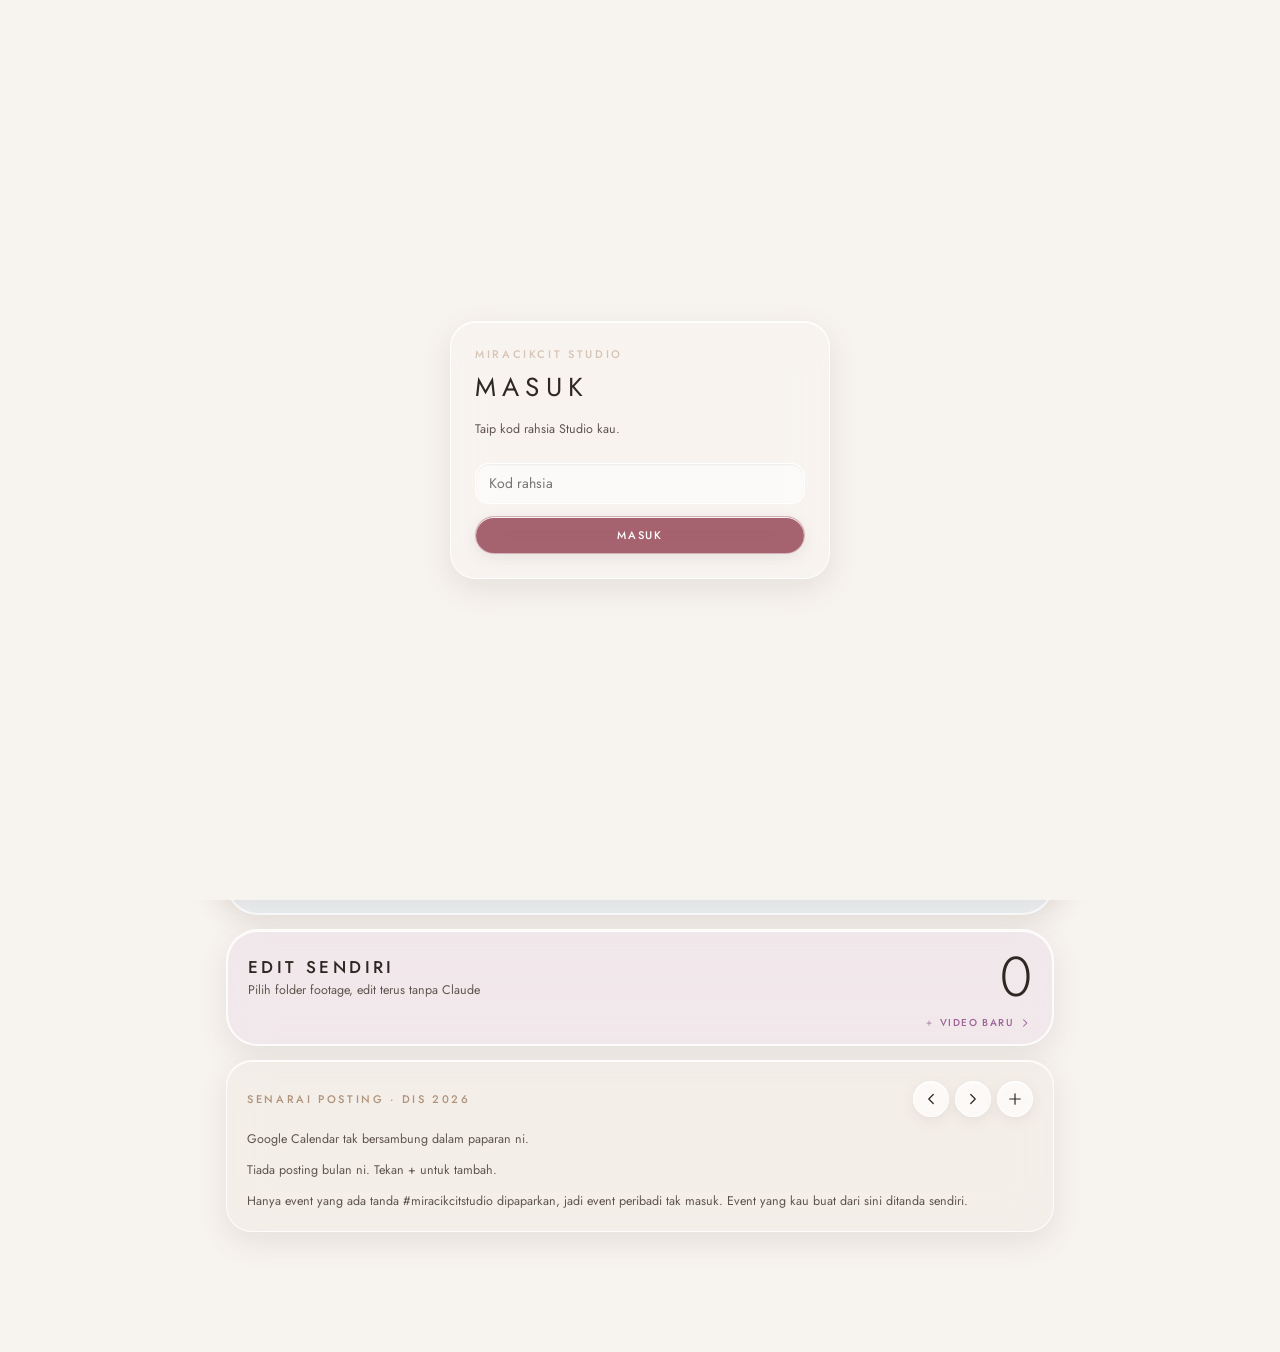
==== commit bfe62190: "Editor ikut Kit Gaya: preset Style Board dan cover reel dari video - ed-boot.js: preset Kit Doodle, " ====
--- a/index.html
+++ b/index.html
@@ -15,7 +15,7 @@
 <link rel="icon" href="icons/icon-192.png">
 <link rel="preconnect" href="https://fonts.googleapis.com">
 <link rel="stylesheet" href="https://fonts.googleapis.com/css2?family=Caveat:wght@500&family=Fraunces:ital,wght@1,600&family=Jost:wght@300;400;500;600&display=swap">
-<link rel="stylesheet" href="css/app.css?v=2026.11.28-2">
+<link rel="stylesheet" href="css/app.css?v=2026.11.28-3">
 </head>
 <body>
 <div class="wrap">
@@ -27,44 +27,44 @@
 <div class="toast" id="toast" role="status"></div>
 <input type="file" id="filePick" hidden>
 
-<script src="js/config.js?v=2026.11.28-2"></script>
-<script src="js/runtime.js?v=2026.11.28-2"></script>
-<script src="js/core/icons.js?v=2026.11.28-2"></script>
-<script src="js/core/state.js?v=2026.11.28-2"></script>
-<script src="js/core/utils.js?v=2026.11.28-2"></script>
-<script src="js/core/store.js?v=2026.11.28-2"></script>
-<script src="js/core/sheet.js?v=2026.11.28-2"></script>
-<script src="js/core/sched.js?v=2026.11.28-2"></script>
-<script src="js/core/derived.js?v=2026.11.28-2"></script>
-<script src="js/core/shell.js?v=2026.11.28-2"></script>
-<script src="js/core/modal.js?v=2026.11.28-2"></script>
-<script src="js/tabs/home.js?v=2026.11.28-2"></script>
-<script src="js/tabs/ideas.js?v=2026.11.28-2"></script>
-<script src="js/tabs/nota.js?v=2026.11.28-2"></script>
-<script src="js/tabs/toshoot.js?v=2026.11.28-2"></script>
-<script src="js/tabs/shot.js?v=2026.11.28-2"></script>
-<script src="js/tabs/toedit.js?v=2026.11.28-2"></script>
-<script src="js/tabs/ready.js?v=2026.11.28-2"></script>
-<script src="js/tabs/jadual.js?v=2026.11.28-2"></script>
-<script src="js/tabs/published.js?v=2026.11.28-2"></script>
-<script src="js/tabs/links.js?v=2026.11.28-2"></script>
-<script src="js/tabs/jobs.js?v=2026.11.28-2"></script>
-<script src="js/tabs/projects.js?v=2026.11.28-2"></script>
-<script src="js/tabs/editor.js?v=2026.11.28-2"></script>
-<script src="js/tabs/gaya.js?v=2026.11.28-2"></script>
-<script src="js/tabs/vo.js?v=2026.11.28-2"></script>
-<script src="js/tabs/footage.js?v=2026.11.28-2"></script>
-<script src="js/tabs/broll.js?v=2026.11.28-2"></script>
-<script src="js/tabs/inspiration.js?v=2026.11.28-2"></script>
-<script src="js/tabs/rujukan.js?v=2026.11.28-2"></script>
-<script src="js/tabs/sample.js?v=2026.11.28-2"></script>
-<script src="js/tabs/caption.js?v=2026.11.28-2"></script>
-<script src="js/tabs/threads.js?v=2026.11.28-2"></script>
-<script src="js/tabs/transcribe.js?v=2026.11.28-2"></script>
-<script src="js/tabs/mediakit.js?v=2026.11.28-2"></script>
-<script src="js/tabs/carousel.js?v=2026.11.28-2"></script>
-<script src="js/core/events.js?v=2026.11.28-2"></script>
-<script src="js/core/boot.js?v=2026.11.28-2"></script>
+<script src="js/config.js?v=2026.11.28-3"></script>
+<script src="js/runtime.js?v=2026.11.28-3"></script>
+<script src="js/core/icons.js?v=2026.11.28-3"></script>
+<script src="js/core/state.js?v=2026.11.28-3"></script>
+<script src="js/core/utils.js?v=2026.11.28-3"></script>
+<script src="js/core/store.js?v=2026.11.28-3"></script>
+<script src="js/core/sheet.js?v=2026.11.28-3"></script>
+<script src="js/core/sched.js?v=2026.11.28-3"></script>
+<script src="js/core/derived.js?v=2026.11.28-3"></script>
+<script src="js/core/shell.js?v=2026.11.28-3"></script>
+<script src="js/core/modal.js?v=2026.11.28-3"></script>
+<script src="js/tabs/home.js?v=2026.11.28-3"></script>
+<script src="js/tabs/ideas.js?v=2026.11.28-3"></script>
+<script src="js/tabs/nota.js?v=2026.11.28-3"></script>
+<script src="js/tabs/toshoot.js?v=2026.11.28-3"></script>
+<script src="js/tabs/shot.js?v=2026.11.28-3"></script>
+<script src="js/tabs/toedit.js?v=2026.11.28-3"></script>
+<script src="js/tabs/ready.js?v=2026.11.28-3"></script>
+<script src="js/tabs/jadual.js?v=2026.11.28-3"></script>
+<script src="js/tabs/published.js?v=2026.11.28-3"></script>
+<script src="js/tabs/links.js?v=2026.11.28-3"></script>
+<script src="js/tabs/jobs.js?v=2026.11.28-3"></script>
+<script src="js/tabs/projects.js?v=2026.11.28-3"></script>
+<script src="js/tabs/editor.js?v=2026.11.28-3"></script>
+<script src="js/tabs/gaya.js?v=2026.11.28-3"></script>
+<script src="js/tabs/vo.js?v=2026.11.28-3"></script>
+<script src="js/tabs/footage.js?v=2026.11.28-3"></script>
+<script src="js/tabs/broll.js?v=2026.11.28-3"></script>
+<script src="js/tabs/inspiration.js?v=2026.11.28-3"></script>
+<script src="js/tabs/rujukan.js?v=2026.11.28-3"></script>
+<script src="js/tabs/sample.js?v=2026.11.28-3"></script>
+<script src="js/tabs/caption.js?v=2026.11.28-3"></script>
+<script src="js/tabs/threads.js?v=2026.11.28-3"></script>
+<script src="js/tabs/transcribe.js?v=2026.11.28-3"></script>
+<script src="js/tabs/mediakit.js?v=2026.11.28-3"></script>
+<script src="js/tabs/carousel.js?v=2026.11.28-3"></script>
+<script src="js/core/events.js?v=2026.11.28-3"></script>
+<script src="js/core/boot.js?v=2026.11.28-3"></script>
 <script>
 if('serviceWorker' in navigator)navigator.serviceWorker.register('sw.js').then(r=>{r.addEventListener('updatefound',()=>{const n=r.installing;n&&n.addEventListener('statechange',()=>{if(n.state==='installed'&&navigator.serviceWorker.controller){const b=document.createElement('button');b.className='updbar';b.textContent='Versi baru Studio. Tekan untuk muat semula';b.onclick=()=>location.reload();document.body.appendChild(b)}})})}).catch(()=>{});
 </script>
--- a/css/app.css
+++ b/css/app.css
@@ -327,6 +327,13 @@
 .thpre{width:72px;display:flex;flex-direction:column}.thpre img{height:72px}.thpre span{font-size:10px;padding:4px 2px;letter-spacing:.04em}
 .thth.on,.thpre.on{border-color:var(--c)}
 .thsl{display:block;margin:6px 0}.thsl span{display:flex;justify-content:space-between;font-size:12px}.thsl input{width:100%;accent-color:var(--c)}
+.thcv{display:block;max-width:100%;max-height:60vh;-webkit-user-select:none;user-select:none;-webkit-touch-callout:none}
+.thcolrow{display:flex;align-items:center;gap:8px;flex-wrap:wrap;margin-top:10px}
+.thcol{width:28px;height:28px;border-radius:50%;border:2px solid rgba(255,255,255,.9);background:var(--k);box-shadow:0 0 0 1px rgba(0,0,0,.14);padding:0;cursor:pointer;flex:none}.thcol.on{box-shadow:0 0 0 2px var(--c)}
+.thno{flex:none;font-size:11px;font-weight:600;letter-spacing:.06em;padding:4px 7px;border-radius:8px;background:rgba(0,0,0,.06);font-variant-numeric:tabular-nums}
+.thlth{flex:none;width:40px;height:40px;border-radius:9px;object-fit:cover}
+.hstor{margin-top:10px}.hstt{display:flex;justify-content:space-between;gap:8px;font-size:12.5px}.hstt b{font-weight:600}.hstt span{color:var(--muted);font-variant-numeric:tabular-nums;white-space:nowrap}
+.hstb{height:8px;border-radius:5px;background:rgba(0,0,0,.08);overflow:hidden;margin-top:5px}.hstb i{display:block;height:100%;border-radius:5px;background:var(--sc)}
 .thtips{margin:8px 0 0;padding-left:18px;font-size:14px;line-height:1.5}.thtips li{margin:3px 0}
 /* 24 Nov: Jadual posting (coklat, mesra phone) */
 .schday{padding:14px}
@@ -448,7 +455,7 @@
 .cslook .d{font-size:11.5px;color:var(--mut);line-height:1.3;padding:0 4px}
 .lkact{display:flex;flex-wrap:wrap;gap:4px;padding:0 2px}
 .lkact .chip{min-height:30px;padding:0 9px;font-size:11px}
-.lkst{font-size:11px;font-weight:600;color:var(--mut);padding:0 4px}.lkst.ok{color:#44512A}.lkst.bad{color:#8A2F1C}
+.lkst{font-size:11px;font-weight:600;color:var(--mut);padding:0 4px}.lkst.ok{color:#44512A}.lkst.bad{color:#8A2F1C}.lkst.trial{display:block;color:#7A5A12;margin-top:4px}
 .csbar{display:flex;height:12px;border-radius:99px;overflow:hidden;gap:2px}
 .csbar i{display:block;background:var(--acc)}.csbar i:nth-child(even){background:#B79C86}
 .csslots{display:flex;flex-direction:column}
@@ -586,51 +593,266 @@
 .tp{--sv-p:#FFB36B;--sv-t:#7A3300}
 .tpbr{flex-basis:100%;height:0}   /* 25 Nov malam (Mira): baris 1 tarikh, baris 2 akaun + Excluded */
 .tpvb{width:44px;height:44px;font-size:21px;margin-right:14px}.tpvb.off{font-size:16px}   /* 25 Nov malam (Mira): bulat video lebih besar, jauh sikit dari tepi kanan */
-/* ---------- Carousel (28 Nov 2026) ---------- */
-.crlist{display:grid;grid-template-columns:repeat(auto-fill,minmax(150px,1fr));gap:10px}
-.crcard{display:flex;flex-direction:column;border-radius:20px;padding:8px;gap:8px;cursor:pointer;text-align:left;color:var(--ink);font:inherit;min-width:0}
-.crcard img,.crph{width:100%;aspect-ratio:4/5;object-fit:cover;border-radius:14px;display:block;background:rgba(255,255,255,.5)}
-.crph{display:flex;align-items:center;justify-content:center}.crph svg{width:40px;height:40px;fill:none;stroke:var(--c);stroke-width:1.3}
-.crct{display:flex;flex-direction:column;gap:3px;padding:0 4px 4px;min-width:0}.crct b{font-weight:500;font-size:13px;overflow:hidden;text-overflow:ellipsis;white-space:nowrap}.crct .pill{align-self:flex-start}
-.crthumbs{display:grid;grid-template-columns:repeat(auto-fill,minmax(78px,1fr));gap:6px}
-.crth{position:relative;border-radius:12px;overflow:hidden;aspect-ratio:3/4;border:2px solid transparent}.crth.star{border-color:var(--c)}
-.crth img{width:100%;height:100%;object-fit:cover;display:block}
-.crth button{position:absolute;border:0;background:rgba(0,0,0,.45);color:#fff;border-radius:999px;cursor:pointer;display:flex;align-items:center;justify-content:center}
-.crstar{top:4px;left:4px;width:26px;height:26px;font-size:15px}.crth.star .crstar{background:var(--c)}
-.crx{top:4px;right:4px;width:24px;height:24px}.crx svg{width:13px;height:13px;fill:none;stroke:#fff;stroke-width:2}
-.crmv{position:absolute;bottom:4px;left:0;right:0;display:flex;justify-content:space-between;padding:0 4px}.crmv button{position:static;width:24px;height:24px;font-size:16px}
-.crseg{max-width:100%;overflow-x:auto}.crseg button{white-space:nowrap}
-.crswipe{display:flex;gap:10px;overflow-x:auto;scroll-snap-type:x mandatory;-webkit-overflow-scrolling:touch;padding-bottom:6px}
-.crslide{position:relative;flex:0 0 86%;max-width:420px;scroll-snap-align:center;border-radius:16px;overflow:hidden;box-shadow:0 8px 22px rgba(110,90,78,.18)}
-.crslide img{width:100%;display:block}
-.crno{position:absolute;top:8px;left:8px;background:rgba(0,0,0,.5);color:#fff;font-size:11px;border-radius:999px;padding:2px 9px}
-.crlock{position:absolute;bottom:10px;left:10px;border:1px solid rgba(255,255,255,.8);background:rgba(0,0,0,.45);color:#fff;border-radius:999px;padding:6px 12px;font:500 11px var(--font);letter-spacing:.1em;text-transform:uppercase;cursor:pointer}
-.crlock.on{background:var(--c);border-color:var(--c)}
-.crsave{position:absolute;bottom:10px;right:10px;width:36px;height:36px;border-radius:999px;background:rgba(0,0,0,.45);display:flex;align-items:center;justify-content:center;color:#fff}
-.crsave svg{width:18px;height:18px;fill:none;stroke:#fff;stroke-width:1.8;stroke-linecap:round;stroke-linejoin:round}
-.crstrip{width:100%;border-radius:12px;display:block}
-.crgrid{display:grid;grid-template-columns:repeat(auto-fill,minmax(140px,1fr));gap:8px;margin-bottom:8px}.crgrid img{width:100%;border-radius:12px;display:block}
-.crold{display:flex;gap:8px;overflow-x:auto}.crold button{border:0;padding:0;background:none;cursor:pointer;flex:0 0 72px}.crold img{width:72px;aspect-ratio:4/5;object-fit:cover;border-radius:10px;display:block}
-.crwarn{margin:8px 0;padding-left:18px}
-/* ---------- Design + Rujukan + Posting Gambar (28 Nov 2026) ---------- */
-.crsteps{display:flex;gap:8px;padding:14px;text-align:center;font-size:12.5px;color:var(--muted)}
-.crsteps>div{flex:1}.crsteps b{display:block;font-size:22px;font-weight:400;color:var(--c)}
-.crkits{display:grid;grid-template-columns:repeat(auto-fill,minmax(92px,1fr));gap:8px}
-.crkit{display:flex;flex-direction:column;gap:5px;align-items:center;border:2px solid transparent;border-radius:16px;padding:5px;background:rgba(255,255,255,.55);cursor:pointer;font:500 11px var(--font);color:var(--ink);text-decoration:none;text-align:center}
-.crkit.on{border-color:var(--c);background:#fff}
-.crmini{position:relative;display:block;width:100%;aspect-ratio:4/5;border-radius:11px;overflow:hidden}
-.crmini b{position:absolute;left:0;right:0;text-align:center;font-weight:700;font-size:15px;line-height:1}
-.crmini em{position:absolute;font-style:normal;font-size:16px;color:#fff}
-.crmini i.crmp{position:absolute;border-radius:45% 45% 8px 8px;background:#3E3632}
-.crmini i.crmph{position:absolute;background:linear-gradient(160deg,#C9D6C2,#6E8468)}
-.crtxt{margin:4px 0 6px}.crtxt summary{cursor:pointer;font-size:11px;font-weight:500;letter-spacing:.16em;text-transform:uppercase;color:var(--muted);margin-bottom:10px}
-.crpost{--bc:#7A5C6E;width:100%;margin-bottom:14px}
-.rjdump{text-align:center;padding:18px;border:2px dashed var(--c)}.rjdump b{font-size:16px;font-weight:500;letter-spacing:.06em}
-.rjbtns{display:flex;flex-wrap:wrap;gap:8px;justify-content:center;margin-top:10px}
-.rjgrid{display:grid;grid-template-columns:repeat(auto-fill,minmax(88px,1fr));gap:6px}
-.rjcell{position:relative;aspect-ratio:4/5;border:2px solid transparent;border-radius:12px;overflow:hidden;padding:0;background:rgba(255,255,255,.5);cursor:pointer}
-.rjcell img{width:100%;height:100%;object-fit:cover;display:block}.rjcell.on{border-color:var(--c)}
-.rjcell em{position:absolute;left:5px;bottom:5px;font-style:normal;font-size:10px;font-weight:600;background:#fff;color:var(--ink);border-radius:999px;padding:1px 7px}
-.rjstack{display:flex;flex:none}.rjstack img{width:38px;height:48px;object-fit:cover;border-radius:7px;border:2px solid #fff;margin-right:-12px}
-.thth.ptx{position:relative}.ptrm{position:absolute;top:3px;right:3px;width:22px;height:22px;border-radius:999px;border:0;background:rgba(0,0,0,.5);display:flex;align-items:center;justify-content:center;cursor:pointer;padding:0}
-.ptrm svg{width:12px;height:12px;fill:none;stroke:#fff;stroke-width:2}
+
+/* ---------- Shoot: kad Creative + helaian footage tiga cara (2026-11-25) ---------- */
+.crc .crp{display:flex;flex-wrap:wrap;gap:5px;align-items:center;margin-bottom:7px}
+.crc .crp .pill{color:#fff;background:var(--pc);border-color:transparent}
+.crc .crp button.crd{cursor:pointer;font-family:inherit}
+.crc .crp .inp.acc{width:auto;max-width:130px;height:24px;min-height:24px;padding:2px 8px;font-size:10px;margin:0}
+.crc h3{line-height:1.35}.crc .meta{margin-top:3px}
+.crm{display:flex;flex-wrap:wrap;gap:6px;align-items:center;margin-top:10px;padding-top:10px;border-top:1px solid var(--line)}
+.crm .tsgrow{flex:1 1 auto;justify-content:center}
+.fuos{display:flex;flex-direction:column;gap:7px;margin:10px 0}
+.fuo{display:flex;gap:10px;align-items:center;text-align:left;width:100%;border:1px solid var(--line);border-radius:16px;padding:10px 12px;background:rgba(255,255,255,.6);cursor:pointer;font-family:inherit;color:inherit}
+.fuo.on{border-color:var(--c);background:color-mix(in srgb,var(--c) 10%,#fff)}
+.fuo i{flex:none;width:34px;height:34px;border-radius:11px;background:var(--tile);display:flex;align-items:center;justify-content:center}
+.fuo i svg{width:18px;height:18px;fill:none;stroke:currentColor;stroke-width:1.6;stroke-linecap:round;stroke-linejoin:round}
+.fuo b{display:block;font-size:14px;font-weight:500;line-height:1.25}.fuo small{display:block;font-size:12px;color:var(--muted);line-height:1.3}
+.fulab{font-size:10px;font-weight:500;letter-spacing:.16em;text-transform:uppercase;color:var(--muted);margin:4px 0 6px}
+.fuchips{display:flex;flex-wrap:wrap;gap:5px;margin-bottom:10px}
+.fuchip{font:inherit;font-size:12px;padding:6px 11px;border-radius:999px;border:1px solid var(--line);background:#fff;cursor:pointer;color:inherit;min-height:32px}
+.fuchip.on{background:var(--ink);color:#fff;border-color:var(--ink)}
+.fub{justify-content:flex-end;flex-wrap:wrap}.fub .btn{flex:1 1 auto}
+
+/* ---------- Published: tiga bahagian + Start edit; Edit: kad Video baru (2026-11-25) ---------- */
+.pbfs{display:flex;flex-wrap:wrap;gap:5px;margin:0 0 12px}
+.pbf{font:inherit;font-size:12px;padding:6px 11px;border-radius:999px;border:1px solid var(--line);background:rgba(255,255,255,.7);cursor:pointer;color:inherit;min-height:32px}
+.pbf.on{background:var(--ink);color:#fff;border-color:var(--ink)}
+.pbc .pbh{margin:14px 0 8px;padding-top:12px;border-top:1px solid var(--line)}
+.pbv{display:flex;gap:8px;align-items:center;margin:0 0 7px;font-size:13px;line-height:1.3}
+.pbv .pbt{flex:1 1 auto;min-width:0;overflow-wrap:anywhere}.pbv .pbt b{color:var(--c);font-weight:600;font-variant-numeric:tabular-nums}
+.pbxs{display:flex;gap:4px;flex:none}
+.pbx{font:inherit;font-size:10px;font-weight:600;width:32px;height:32px;border-radius:9px;border:1px solid var(--line);background:rgba(255,255,255,.7);color:var(--muted);cursor:pointer;padding:0}
+.pbx.ok{background:#CDE8D3;color:#1F5A30;border-color:#9FD0AB}.pbx.bad{background:#F3D2D0;color:#8E2F2B;border-color:#E3AAA6}
+.pbl{display:flex;gap:7px;align-items:baseline;font-size:12.5px;line-height:1.4;margin:0 0 5px}.pbl span{min-width:0;overflow-wrap:anywhere}.pbl .pill{margin-left:4px}
+.pbdot{flex:none;width:8px;height:8px;border-radius:50%;background:#3E8E5A;transform:translateY(-1px)}
+.pbdot.wait{background:var(--warn)}.pbdot.bad{background:var(--bad)}.pbdot.hd{background:#5A8FB5}
+.pblink{font:inherit;font-size:12px;color:var(--muted);text-decoration:underline;background:none;border:0;padding:4px 0;cursor:pointer}
+.pbs{display:flex;flex-direction:column;gap:6px;margin-top:12px;padding-top:12px;border-top:1px solid var(--line)}
+.pbs .pbgo{min-height:44px;font-size:12px}
+.pbsn{font-size:12px;color:var(--muted);display:flex;gap:6px;align-items:center}
+.pill.rdp{--pc:var(--warn);margin-bottom:4px}
+.esnota{width:100%;box-sizing:border-box;font:inherit;font-size:16px;line-height:1.4;border:1.5px solid var(--ln,rgba(46,39,35,.15));border-radius:16px;padding:10px 14px;background:#fff;color:inherit;resize:vertical}
+
+/* ---------- Copy Style v2: pilih dulu apa nak ambil, rak library, tip Bila / Buat, betulkan (2026-11-25) ---------- */
+.csseg{display:flex;gap:2px;background:#fff;border:1px solid var(--ln);border-radius:999px;padding:3px}
+.csseg button{flex:1 1 0;min-width:0;border:0;background:transparent;border-radius:999px;min-height:36px;font:600 10.5px var(--font);letter-spacing:.06em;text-transform:uppercase;color:var(--mut);cursor:pointer;white-space:nowrap;overflow:hidden;text-overflow:ellipsis;padding:0 4px}
+.csseg button.on{background:var(--acc);color:#fff}
+.cswl{font-size:10px;font-weight:600;letter-spacing:.16em;text-transform:uppercase;color:var(--mut);margin:14px 2px 6px}
+.cswant{display:grid;grid-template-columns:repeat(3,1fr);gap:6px}
+.cswt{font:inherit;text-align:left;border:1.5px solid var(--ln);border-radius:16px;background:#fff;padding:10px;cursor:pointer;color:var(--ink);min-height:74px;display:flex;flex-direction:column;gap:3px}
+.cswt b{font-size:14px;font-weight:600}.cswt small{font-size:11px;line-height:1.25;color:var(--mut)}
+.cswt.on{border-color:var(--acc);background:#EFE4D6;box-shadow:inset 0 0 0 1px var(--acc)}
+.csnin{width:100%;box-sizing:border-box;margin:8px 0;font:inherit;font-size:16px;border:1px solid var(--ln);border-radius:14px;padding:10px 14px;background:#fff;color:var(--ink)}
+.cstl{display:flex;align-items:center;gap:4px}.cstl .cstip{flex:1 1 auto;min-width:0}
+.cstb{font-style:normal;font-size:9.5px;font-weight:600;letter-spacing:.12em;text-transform:uppercase;color:var(--mut)}
+.csmini{flex:none;width:32px;height:32px;border-radius:50%;border:1px solid var(--ln);background:#fff;color:var(--mut);cursor:pointer;font:500 16px var(--font);display:inline-flex;align-items:center;justify-content:center;padding:0}
+.csmini svg{width:14px;height:14px;fill:none;stroke:currentColor;stroke-width:1.8;stroke-linecap:round;stroke-linejoin:round}
+.csfix{display:flex;flex-wrap:wrap;gap:6px;align-items:center;padding-top:10px;border-top:1px solid #EFE7DE}
+.csfix .csbtn{min-height:36px;display:inline-flex;align-items:center;gap:6px;text-decoration:none}.csfix .csbtn svg{width:14px;height:14px;fill:none;stroke:currentColor;stroke-width:1.8}
+.csfix .csprog{flex:1 1 100%}
+.cstp{background:#fff;border:1px solid var(--ln);border-radius:18px;padding:12px 14px;position:relative}
+.cstp.w{border-color:#C9B8A6}
+.cstph{display:flex;flex-wrap:wrap;gap:6px;align-items:center;margin-bottom:6px;padding-right:72px}
+.cslv{font:600 9.5px var(--font);letter-spacing:.13em;text-transform:uppercase;border-radius:999px;border:1px solid var(--ln);background:var(--soft);color:var(--mut);min-height:26px;padding:0 10px;cursor:pointer}
+.cstp.w .cslv{background:var(--acc);border-color:var(--acc);color:#fff}
+.cstg{font-size:9.5px;font-weight:600;letter-spacing:.13em;text-transform:uppercase;background:#E8EDD8;color:#44512A;border-radius:999px;padding:4px 9px}
+.cstp p{margin:0;font-size:14px;line-height:1.4}.cstp p b{font-weight:600}
+.cstpa{position:absolute;top:9px;right:10px;display:flex;gap:4px}
+.cstd summary{list-style:none;cursor:pointer;display:flex;flex-direction:column;gap:2px}.cstd summary::-webkit-details-marker{display:none}
+.tprep{margin-top:10px;padding-top:10px;border-top:1px solid var(--line)}
+.tpri{background:rgba(255,255,255,.6);border:1px solid var(--line);border-radius:14px;padding:9px 11px;margin:6px 0}
+.tpri p{margin:0 0 7px;font-size:13px;line-height:1.35}.tpri p span{display:block;color:var(--muted);font-size:12px;margin-top:2px}
+.tpr0{margin:8px 0 0}
+
+/* ---------- Shoot: butang Perlu VO + mic pada kad (2026-11-25) ---------- */
+.vot{display:flex;gap:10px;align-items:center;text-align:left;width:100%;border:1px solid var(--line);border-radius:16px;padding:9px 12px;background:rgba(255,255,255,.6);cursor:pointer;font-family:inherit;color:inherit;margin:8px 0}
+.vot i{flex:none;width:34px;height:34px;border-radius:50%;background:var(--tile);display:flex;align-items:center;justify-content:center;font-style:normal}
+.vot span{flex:1 1 auto;min-width:0}.vot b{display:block;font-size:14px;font-weight:500;line-height:1.25}.vot small{display:block;font-size:12px;color:var(--muted);line-height:1.3}
+.vot em{flex:none;width:24px;height:24px;border-radius:50%;border:1.5px solid var(--line);display:flex;align-items:center;justify-content:center;font-style:normal;color:#fff}
+.vot em svg{width:14px;height:14px;fill:none;stroke:currentColor;stroke-width:2.2}
+.vot.on{border-color:#d33;background:#FCEFEE}.vot.on i{background:#d33;color:#fff}.vot.on em{background:#d33;border-color:#d33}
+.crc .crp .crmic{margin-left:auto}
+.tsx .crmic{width:26px;height:26px}.tsx .crmic svg{width:14px!important;height:14px!important}
+
+/* ---------- Raw footage: status hard disk + slider hari (2026-11-25) ---------- */
+.rwb{display:flex;flex-wrap:wrap;gap:6px;align-items:center;margin:4px 0 2px 15px}
+.pbl+.rwb{margin-top:-1px}.rwb+.stbar,.rwh{margin:4px 0 6px 15px}
+.rwf{padding:10px 0;border-top:1px solid var(--line);margin-top:10px}.rwf strong{display:block;font-size:14px;overflow-wrap:anywhere}
+.rwf .rwb,.rwf .stbar,.rwf .rwh{margin-left:0}.rwa{margin-top:8px;align-items:center;flex-wrap:wrap}
+
+/* ---------- Carousel gambar 3:4 (2026-11-25) ---------- */
+.pbbt{gap:6px}.pbbt .pbgo{flex:1 1 auto}.pbbt .pbcar{min-height:44px}
+.cargrid{display:grid;grid-template-columns:repeat(3,minmax(0,1fr));gap:6px}
+.carth{position:relative;padding:0;border:0;border-radius:12px;overflow:hidden;aspect-ratio:3/4;background:var(--tile);cursor:pointer;display:block}
+.carth img{width:100%;height:100%;object-fit:cover;display:block}
+.carth.on{outline:3px solid var(--c);outline-offset:-3px}
+.carth .carn{position:absolute;top:6px;right:6px;width:24px;height:24px;border-radius:50%;background:var(--c);color:#fff;font-size:12px;font-weight:600;display:flex;align-items:center;justify-content:center}
+.carth i{position:absolute;left:6px;bottom:6px;font-style:normal;font-size:10px;color:#fff;background:rgba(0,0,0,.45);border-radius:999px;padding:2px 6px}
+.carbar{position:sticky;bottom:calc(84px + var(--safeB));display:flex;gap:8px;align-items:center;justify-content:space-between;margin-top:12px;padding:8px 10px;border-radius:999px;background:rgba(255,255,255,.88);-webkit-backdrop-filter:blur(14px);backdrop-filter:blur(14px);border:1px solid #fff;box-shadow:0 8px 22px rgba(110,90,78,.16)}
+.carrow{display:flex;gap:8px;align-items:center;margin-bottom:6px}
+.carrow img{width:36px;height:48px;object-fit:cover;border-radius:7px;flex:none;background:var(--tile)}
+.carrow b{flex:none;width:18px;text-align:center;color:var(--c);font-weight:600}.carrow .inp{flex:1 1 auto;min-width:0;margin:0}
+.carfx{align-items:center;margin-top:6px}
+.carstrip{display:flex;gap:6px;overflow-x:auto;margin:10px 0;padding-bottom:2px}
+.carstrip img{height:180px;width:135px;object-fit:cover;border-radius:10px;flex:none;display:block;background:var(--tile)}
+.carstrip.sm{margin:8px 0 6px}.carstrip.sm img{height:64px;width:48px;border-radius:7px}
+.carbox{margin-bottom:14px}.carit{padding-top:8px;margin-top:8px;border-top:1px solid var(--line)}.carit strong{display:block;font-size:14px}
+.srp{margin-top:12px;padding-top:12px;border-top:1px solid var(--line)}.srp b{font-weight:500}
+/* 26 Nov: butang Batal / Selesai dalam bar Menunggu AirDrop, bar Diterima */
+.airx{border:0;background:none;padding:0 0 0 2px;font:inherit;font-weight:700;color:var(--c);text-decoration:underline;cursor:pointer}.stbar .stt svg{width:13px;height:13px;vertical-align:-2px}
+
+/* Home: kotak kecil kerja sedang berjalan (26 Nov) */
+.busy{border-radius:18px;padding:8px 12px;margin-top:14px;--c:var(--rose)}
+.busy .bh{display:flex;align-items:center;margin:0 0 2px;font-size:10.5px;font-weight:500;letter-spacing:.08em;text-transform:uppercase;color:var(--muted)}
+.busy .bh .spin{width:9px;height:9px;border-width:1.5px}
+.busy .bi{display:flex;align-items:center;gap:8px;width:100%;min-width:0;border:0;background:none;padding:5px 0;font:inherit;color:var(--ink);text-align:left;cursor:pointer}
+.busy .bi+.bi{border-top:1px solid var(--line)}
+.busy .bn{flex:1;min-width:0;white-space:nowrap;overflow:hidden;text-overflow:ellipsis;font-size:13px}
+.busy .bs{font-size:11px;color:var(--muted);white-space:nowrap}
+.bring{--p:0;position:relative;flex:none;width:24px;height:24px;display:grid;place-items:center}
+.bring i{position:absolute;inset:0;border-radius:50%;background:conic-gradient(var(--c) calc(var(--p) * 1%),var(--line) 0);-webkit-mask:radial-gradient(farthest-side,transparent calc(100% - 2.5px),#000 calc(100% - 2px));mask:radial-gradient(farthest-side,transparent calc(100% - 2.5px),#000 calc(100% - 2px))}
+.bring.ind i{background:conic-gradient(var(--c) 28%,var(--line) 0);animation:spn .9s linear infinite}
+.bring b{position:relative;font-size:7.5px;font-weight:600;line-height:1;font-variant-numeric:tabular-nums;letter-spacing:-.02em}
+@media (prefers-reduced-motion:reduce){.bring.ind i{animation:none}}
+/* Bahagian projek banyak video dalam kad To Edit / Editor */
+.edparts{margin-top:10px;border-top:1px solid var(--line);padding-top:6px}
+.edpart{display:flex;align-items:center;gap:6px;padding:4px 0;font-size:13px;min-width:0}
+.edpart .ccn{flex:1;min-width:0;white-space:nowrap;overflow:hidden;text-overflow:ellipsis}
+/* 26 Nov: +N footage baru untuk projek Editor (kad Shoot, baris Edit) */
+.edxb{margin-top:8px}.edxb .meta{margin:0 0 6px}.edxb .btns{gap:6px}
+/* 26 Nov malam: Home seragam ikut kad Posting Schedule, kotak kecil ikon sahaja, kalendar bulanan */
+.hgx{grid-template-rows:auto auto auto auto}.hgx .hbox.big2{grid-column:1 / span 2;grid-row:2 / span 3}
+.hbox.hmi{align-items:center;justify-content:center;text-align:center;gap:6px}.hbox.hmi b{display:grid;place-items:center;color:var(--c)}.hbox.hmi b svg{width:26px;height:26px;fill:none;stroke:currentColor;stroke-width:1.4;stroke-linecap:round;stroke-linejoin:round}.hbox.hmi span.l{margin-top:0}
+.hpc .tpn svg{width:24px;height:24px;fill:none;stroke:currentColor;stroke-width:1.5;stroke-linecap:round;stroke-linejoin:round}
+a.hprow.hpx{text-decoration:none}.hprow.hpx .pill{flex:none}.hpx .tm{width:72px}
+.hpcd{background:rgba(255,255,255,.55);border:1px solid rgba(255,255,255,.9)}.hpcd.past{opacity:.6}.hpcd.sel{outline:2px solid #C98F66;outline-offset:1px;opacity:1}.hpcd.today{background:var(--rose);color:#fff;opacity:1}
+.hpcd i{height:6px}.hpdot{display:inline-block;width:8px;height:8px;border-radius:50%;flex:none}
+.hpcl{display:flex;flex-wrap:wrap;gap:10px;margin-top:10px;font-size:11px;color:var(--muted)}.hpcl span{display:flex;align-items:center;gap:5px}
+.hgx .edbox .edl{justify-content:center;gap:9px}
+
+/* Photo Editor (27 Nov): langkah, grid gambar, kad doodle, Lain-lain, baris Post. Awalan pe- */
+.pe-steps{display:flex;gap:2px;margin-bottom:10px;padding:4px;border-radius:20px;background:rgba(255,255,255,.5);border:1px solid rgba(255,255,255,.85);box-shadow:inset 0 1px 0 #fff}
+.pe-steps button{flex:1;min-width:0;display:flex;align-items:center;justify-content:center;gap:5px;padding:6px 2px;border:0;border-radius:16px;background:transparent;font:inherit;font-size:9.5px;font-weight:500;letter-spacing:.12em;text-transform:uppercase;color:var(--muted);cursor:pointer}
+.pe-steps i{font-style:normal;flex:none;width:18px;height:18px;border-radius:50%;display:grid;place-items:center;font-size:10px;letter-spacing:0;background:rgba(0,0,0,.07);color:var(--ink);font-variant-numeric:tabular-nums}
+.pe-steps .past i{background:var(--c);color:#fff;opacity:.5}
+.pe-steps .on{background:#fff;color:var(--ink);box-shadow:0 2px 8px rgba(46,39,35,.08)}.pe-steps .on i{background:var(--c);color:#fff}
+.pe-act{display:flex;gap:8px;margin-top:12px}.pe-act .btn{flex:1 1 0;min-width:0}
+.pe-grid{display:grid;grid-template-columns:repeat(3,1fr);gap:8px;margin-top:10px}
+.pe-tile{position:relative;aspect-ratio:3/4;border-radius:14px;overflow:hidden;background:rgba(255,255,255,.5)}
+.pe-tile>button:first-child{display:block;width:100%;height:100%;border:0;padding:0;background:none;cursor:pointer}.pe-tile img{width:100%;height:100%;object-fit:cover;display:block}
+.pe-tile b{position:absolute;left:6px;top:6px;min-width:20px;height:20px;border-radius:10px;display:grid;place-items:center;font-size:11px;font-weight:600;background:rgba(46,39,35,.72);color:#fff;pointer-events:none}
+.pe-x{position:absolute;right:4px;top:4px;width:26px;height:26px;border-radius:50%;border:0;padding:0;display:grid;place-items:center;background:rgba(255,255,255,.85);color:var(--ink);cursor:pointer}.pe-x svg{width:14px;height:14px;fill:none;stroke:currentColor;stroke-width:1.8}
+button.pe-tile.add{border:1.5px dashed var(--beige);display:grid;place-items:center;color:var(--c);cursor:pointer;padding:0}.pe-tile.add svg{width:24px;height:24px;fill:none;stroke:currentColor;stroke-width:1.6}
+.pe-stage{margin-top:0}.pe-stage img,.pe-stage .thcv{max-height:31vh}
+.pe-del{position:absolute;right:8px;top:8px}
+.pe-top{display:flex;align-items:center;justify-content:space-between;gap:8px;margin-bottom:10px}
+.card.pe-ed{padding:14px}
+.pe-busy{position:absolute;left:8px;bottom:8px}
+.pe-rail{padding:6px 0 0}.pe-rail .thth{width:36px;height:36px;border-radius:9px}
+.pe-pick{position:absolute;left:8px;top:8px;display:flex;gap:6px}.pe-pick .btn{min-height:32px;padding:6px 12px;background:rgba(255,255,255,.88)}.pe-pick .btn.solid{background:var(--c);color:#fff}
+textarea.inp.pe-tx{margin-top:6px;min-height:40px;resize:none;overflow:auto;padding-top:9px;padding-bottom:9px}
+.pe-fonts{padding:4px 0 2px;gap:6px}.pe-fn{flex:none;border:2px solid transparent;border-radius:12px;padding:5px 12px;min-height:36px;background:rgba(255,255,255,.6);color:var(--ink);cursor:pointer;font-size:13px;white-space:nowrap}.pe-fn.on{border-color:var(--c)}
+.pe-stage.las .thcv{touch-action:none;cursor:crosshair}
+.pe-dood{display:grid;grid-template-columns:repeat(5,1fr);gap:6px;margin-top:6px}
+.pe-dd{min-width:0;border:2px solid transparent;border-radius:12px;padding:0;background:rgba(255,255,255,.5);overflow:hidden;cursor:pointer;display:flex;flex-direction:column;font:inherit;color:var(--ink)}
+.pe-dd img{width:100%;aspect-ratio:1/1;object-fit:cover;display:block}.pe-dd span{font-size:9px;padding:4px 1px;letter-spacing:.06em;text-transform:uppercase;white-space:nowrap;overflow:hidden;text-overflow:ellipsis}
+.pe-dd.on{border-color:var(--c)}.pe-dd.on span{font-weight:600}
+.pe-more{margin-top:6px;border-top:1px solid var(--line);padding-top:4px}
+.pe-more summary{cursor:pointer;list-style:none;display:flex;justify-content:space-between;align-items:center;font-size:10px;font-weight:500;letter-spacing:.16em;text-transform:uppercase;color:var(--muted);min-height:28px}
+.pe-more summary::-webkit-details-marker{display:none}.pe-more summary::after{content:'+';font-size:16px;letter-spacing:0}.pe-more[open] summary::after{content:'\2013'}
+.pe-seg{display:flex;margin-top:18px}.pe-seg button{flex:1;padding:6px 4px}
+.pe-row{display:flex;align-items:center;gap:10px;padding:10px 0;border-bottom:1px solid var(--line)}.pe-row:last-child{border-bottom:0;padding-bottom:0}
+.pe-l{flex:1;min-width:0;font-size:14px}
+.pe-dot{flex:none;width:10px;height:10px;border-radius:50%;background:rgba(0,0,0,.12)}.pe-dot.ok{background:#6B8F71}
+.pe-drb{flex:1;min-width:0;border:0;background:none;padding:0;text-align:left;font:inherit;color:inherit;cursor:pointer}.pe-drb h3{font-size:14px;overflow:hidden;text-overflow:ellipsis;white-space:nowrap}.pe-drb .meta{display:block}
+
+/* AirDrop: resit kad dan video tanpa kad (27 Nov). Awalan afr- */
+.afr-rec{margin-top:8px}.afr-rec .meta{margin:6px 0 0}.afr-rec .btns{margin-top:6px}
+.afr-ths{display:flex;gap:5px;overflow-x:auto;scrollbar-width:none;padding:2px 0}
+.afr-ths img,.afr-ths i{flex:none;width:44px;height:58px;border-radius:9px;object-fit:cover;background:rgba(0,0,0,.08);display:grid;place-items:center;font-style:normal;font-size:10px;color:var(--muted)}
+.afr-pend{border:1.5px solid var(--warn)}.afr-pend .btns{flex-wrap:wrap}.afr-pend .btn{max-width:100%;overflow:hidden;text-overflow:ellipsis}
+
+/* Posting gambar dalam Jadual To Publish (27 Nov). Awalan pp- */
+.pp-sec{font-size:10px;font-weight:600;letter-spacing:.16em;text-transform:uppercase;color:var(--muted);margin:10px 0 6px}
+.pp-list{display:flex;flex-direction:column;gap:8px;margin-bottom:6px}
+.pp-card{border-radius:16px;padding:10px 12px;--c:#fff}.pp-card.all{opacity:.72}
+.pp-h{display:flex;align-items:center;gap:10px;margin-bottom:4px}.pp-h img{flex:none;width:40px;height:52px;border-radius:9px;object-fit:cover}
+.pp-t{flex:1;min-width:0;display:flex;flex-direction:column}.pp-t b{font-size:11px;font-weight:600;letter-spacing:.08em;font-variant-numeric:tabular-nums}
+.pp-t i{font-style:normal;font-size:14px;font-weight:500;overflow:hidden;text-overflow:ellipsis;white-space:nowrap}.pp-t small{font-size:11.5px;color:var(--muted);overflow:hidden;text-overflow:ellipsis;white-space:nowrap}
+.pp-x{flex:none;width:28px;height:28px;border-radius:50%;border:0;background:rgba(0,0,0,.05);color:var(--muted);display:grid;place-items:center;cursor:pointer;padding:0}.pp-x svg{width:13px;height:13px;fill:none;stroke:currentColor;stroke-width:1.8}
+.pp-r{display:flex;align-items:center;gap:6px;padding:7px 0;border-top:1px solid var(--line)}
+.pp-l{flex:1;min-width:0;font-size:12.5px;font-weight:600;color:var(--pc);overflow:hidden;text-overflow:ellipsis;white-space:nowrap}
+.pp-b,.pp-ok{flex:none;display:inline-flex;align-items:center;gap:4px;border-radius:999px;border:1px solid rgba(255,255,255,.9);background:rgba(255,255,255,.7);color:var(--ink);font:inherit;font-size:10px;font-weight:500;letter-spacing:.1em;text-transform:uppercase;padding:6px 9px;min-height:30px;cursor:pointer;white-space:nowrap}
+.pp-b svg{width:12px;height:12px;fill:none;stroke:currentColor;stroke-width:1.8}
+.pp-ok[aria-pressed="true"]{background:#6B8F71;border-color:#6B8F71;color:#fff}
+.pp-home{margin-top:6px}
+.pp-lk{display:block;margin-top:8px}.pp-lk span{display:block;font-size:12px;font-weight:600;margin-bottom:3px}
+
+/* Kad Edit: baris bahagian video (27 Nov). Nama penuh, yang belum siap dapat butang sendiri */
+.edpart .ccn{white-space:normal;overflow:visible;text-overflow:clip;line-height:1.25}
+.edpart.todo{flex-wrap:wrap;padding:7px 0}.edpart.todo .ccn{flex:1 1 100%}
+.edpst{display:flex;align-items:center;gap:6px;flex-wrap:wrap;justify-content:flex-end;min-width:0}.edpart.todo .edpst{flex:1 1 100%;justify-content:space-between}
+.edpst .pill{white-space:normal;text-align:left}
+.edpgo{min-height:32px;padding:6px 12px;text-decoration:none;flex:none}
+.btns.tem:has(.edgd){flex-wrap:wrap}.btns.tem>.btn.edgd{flex:1 1 100%}
+.brshort{font-size:12.5px;color:var(--bad);margin-top:3px;line-height:1.35}.brshort b{font-weight:600}
+
+/* Batch dalam kad Shoot (27 Nov) */
+.sbt-box{display:flex;flex-direction:column;gap:6px;margin-top:10px}
+.sbt-sum{display:flex;align-items:center;gap:10px;margin-bottom:2px}
+.sbt-bar{flex:1;height:5px;border-radius:9px;background:rgba(46,39,35,.1);overflow:hidden}.sbt-bar i{display:block;height:100%;background:var(--ok);border-radius:9px}
+.sbt-row{padding:8px 10px;border-radius:14px;background:rgba(255,255,255,.55);border:1px solid rgba(255,255,255,.85)}
+.sbt-row.todo{background:transparent;border:1px dashed var(--line)}
+.sbt-h{display:flex;align-items:center;gap:8px}
+.sbt-t{flex:1;min-width:0;display:flex;flex-direction:column}.sbt-t b{font-size:13px;font-weight:600}.sbt-t small{font-size:11px;color:var(--muted)}
+.sbt-h .btn.sm{min-height:28px;padding:0 10px}
+.sbt-ths{display:flex;gap:5px;overflow-x:auto;scrollbar-width:none;margin-top:7px}
+.sbt-ths img{flex:none;width:40px;height:54px;border-radius:8px;object-fit:cover;background:rgba(0,0,0,.08)}
+.sbt-row .stbar{margin-top:7px}
+.sbt-add{align-self:flex-start;display:inline-flex;align-items:center;gap:4px;font:inherit;font-size:11px;font-weight:500;letter-spacing:.08em;text-transform:uppercase;color:var(--muted);background:none;border:1px dashed var(--line);border-radius:999px;padding:5px 12px;cursor:pointer}
+.sbt-add svg,.fuchip svg{width:12px;height:12px;fill:none;stroke:currentColor;stroke-width:2;flex:none}
+.fuchip:has(svg){display:inline-flex;align-items:center;gap:4px}
+.sbt-sp{flex:1}
+.sbt-ep{margin-top:3px}
+
+/* Tab Editor: kotak kecil copy link app Editor (27 Nov) */
+.edgo-box{display:flex;align-items:center;justify-content:space-between;gap:10px;padding:7px 8px 7px 14px;border-radius:14px;margin:0 0 8px}
+.edgo-box span{font-size:10px;font-weight:500;letter-spacing:.14em;text-transform:uppercase;color:var(--muted)}
+.edgo-box .btn.sm{min-height:28px;padding:0 11px;font-size:10px}
+
+.crc .crp .btn.sm{min-height:24px;height:24px;padding:0 9px;font-size:9px;letter-spacing:.06em}.crc .crp .btn.sm svg{width:12px;height:12px}
+/* ---------- Insight (28 Nov 2026) ---------- */
+.insseg,.insf{display:flex;max-width:100%;overflow-x:auto;margin:12px 0 4px}.insseg button,.insf button{white-space:nowrap}
+.insplan{display:grid;gap:7px;margin:0 0 12px;padding:12px 14px;border-radius:18px;width:100%;text-align:left;font:inherit;color:var(--ink)}
+.insplan b{font-weight:500}.insgo{cursor:pointer}
+.insbar{display:flex;height:8px;border-radius:5px;background:rgba(46,39,35,.09);overflow:hidden}.insbar i{display:block;height:100%}
+.inslg{display:flex;flex-wrap:wrap;gap:4px 12px;font-size:11px;color:var(--muted)}.inslg i{display:inline-block;width:9px;height:9px;border-radius:3px;margin-right:5px;background:rgba(46,39,35,.15);vertical-align:-1px}
+.insp{display:inline-flex;align-items:center;font-size:9px;font-weight:600;letter-spacing:.12em;text-transform:uppercase;padding:3px 8px;border-radius:6px;white-space:nowrap}
+.insp.p1{background:#F3DDE6;color:#8a3b66}.insp.p2{background:#DDEEE3;color:#2f6e48}.insp.p3{background:rgba(255,255,255,.8);color:var(--muted);border:1px solid var(--line)}
+.inswhy{font-size:12px;color:var(--muted);background:rgba(255,255,255,.6);border-radius:10px;padding:6px 9px;margin-top:5px}.inswhy b{color:var(--ink);font-weight:500}
+.insfx{display:flex;flex-wrap:wrap;gap:4px;margin-top:5px}.insch{font-size:11px;padding:1px 7px;border-radius:7px;background:rgba(255,255,255,.75);border:1px solid var(--line);color:var(--muted)}
+.insr{align-items:flex-start}.insr .crt{display:grid;gap:3px;min-width:0}.insrh{display:flex;gap:5px;flex-wrap:wrap;margin-bottom:2px}
+.insc .crp{flex-wrap:wrap}
+.insacc{display:grid;grid-template-columns:repeat(auto-fill,minmax(150px,1fr));gap:8px;margin-top:6px}
+.insat{position:relative;overflow:hidden;display:grid;gap:2px;padding:10px 10px 10px 14px;border-radius:16px;color:var(--ink);text-decoration:none;min-width:0}
+.insat::before{content:"";position:absolute;left:0;top:0;bottom:0;width:4px;background:var(--pc)}
+.insat .p{font-size:9.5px;letter-spacing:.1em;text-transform:uppercase;color:var(--muted)}.insat b{font-size:18px;font-weight:500;line-height:1.15}
+.insat .tr{font-size:11px;color:var(--muted);letter-spacing:0;text-transform:none}.insat .tr.up{color:#3E8E5A;font-weight:500}.insat .tr.down{color:var(--bad);font-weight:500}
+.inssp{display:flex;gap:2px;align-items:flex-end;height:18px;margin-top:3px}.inssp i{flex:1;border-radius:2px 2px 0 0;background:color-mix(in srgb,var(--pc) 45%,#fff)}.inssp i:last-child{background:var(--pc)}
+.insfm{border-radius:16px;padding:11px 13px;display:grid;gap:6px}.insfm.good{background:color-mix(in srgb,#3E8E5A 11%,rgba(255,255,255,.75))}.insfm.bad{background:color-mix(in srgb,var(--bad) 10%,rgba(255,255,255,.75))}
+.insfm .rowh{gap:6px;flex-wrap:wrap}.insfm b{font-weight:500;font-size:14px;margin-right:auto}
+.insfb{height:6px;border-radius:3px;background:rgba(46,39,35,.08);overflow:hidden}.insfb i{display:block;height:100%;border-radius:3px;background:#3E8E5A}.insfm.bad .insfb i{background:var(--bad)}
+.insfn{display:flex;justify-content:space-between;gap:8px;font-size:11.5px;color:var(--muted)}
+.lnk{border:0;background:none;padding:0;font:inherit;color:var(--c,var(--rose));text-decoration:underline;cursor:pointer}
+.insdm{padding:10px 12px;border-radius:16px;display:grid;gap:6px}.insdm .rowh{gap:8px}.insdm b{font-weight:500;font-size:14px}
+.insdb{display:flex;height:7px;border-radius:4px;background:rgba(46,39,35,.08);overflow:hidden}.insdb i{display:block;height:100%}
+.insok{color:#3E8E5A}
+.insbk{display:flex;flex-wrap:wrap;gap:6px}.insbk .pill{cursor:pointer;font-family:inherit;color:inherit}
+.insbp{display:grid;grid-template-columns:22px 1fr auto;gap:8px;align-items:center;padding:9px 12px;border-radius:14px;color:var(--ink);text-decoration:none}
+.insbp .n{font-weight:600;color:var(--c)}.insbp .t{min-width:0}.insbp b{font-weight:500;display:block}.insbp small{display:block;color:var(--muted);font-size:11px}.insbp .v{font-weight:500;font-variant-numeric:tabular-nums}
+.inshl{display:flex;flex-wrap:wrap;gap:6px 16px;margin:6px 0 8px}.inshl span{display:flex;align-items:baseline;gap:5px}.inshl b{font-size:20px;font-weight:500}.inshl small{font-size:11px;color:var(--muted)}
+.insol{margin:10px 0;padding-left:18px;font-size:14px}.insol li{margin:4px 0}
+.inscopy{display:flex;gap:8px;align-items:center;background:rgba(255,255,255,.7);border:1px solid var(--line);border-radius:12px;padding:9px 10px;font-size:13px}.inscopy span{flex:1;min-width:0}
+.crow.insr{flex-wrap:wrap}.crow.insr .crt{flex:1 1 100%}.crow.insr .crb{width:100%;display:flex;justify-content:flex-end;gap:6px}
+.insdue{background:color-mix(in srgb,var(--bad) 10%,rgba(255,255,255,.7))}.insdue .tm{color:var(--bad);font-weight:600}
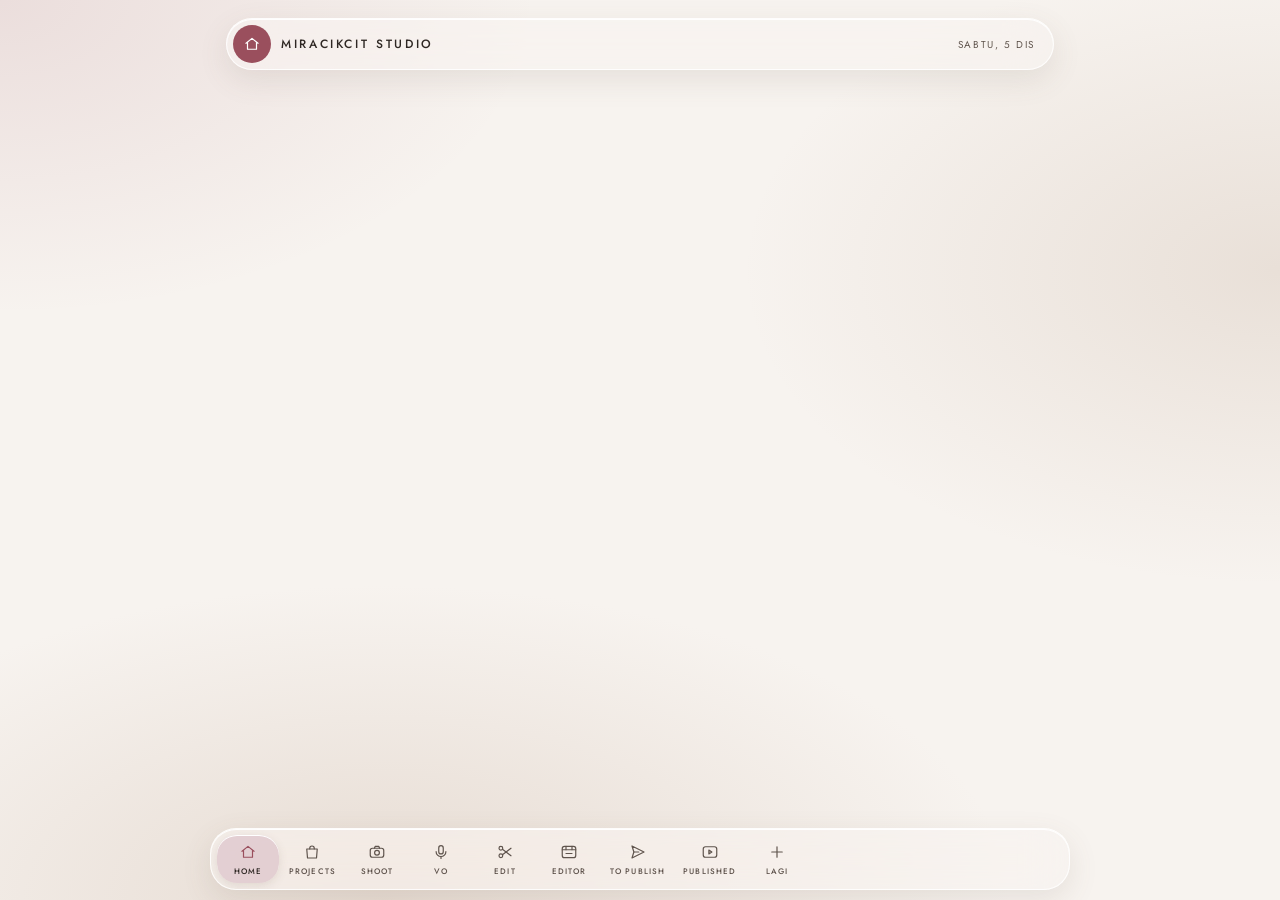
==== commit 29a6ba51: "Editor: projek yang dah published tak sorok video baru yang belum final Co-Authored-By: Claude Opus " ====
--- a/index.html
+++ b/index.html
@@ -14,8 +14,8 @@
 <link rel="apple-touch-icon" href="icons/icon-180.png">
 <link rel="icon" href="icons/icon-192.png">
 <link rel="preconnect" href="https://fonts.googleapis.com">
-<link rel="stylesheet" href="https://fonts.googleapis.com/css2?family=Caveat:wght@500&family=Fraunces:ital,wght@1,600&family=Jost:wght@300;400;500;600&display=swap">
-<link rel="stylesheet" href="css/app.css?v=2026.11.28-3">
+<link rel="stylesheet" href="https://fonts.googleapis.com/css2?family=Caveat:wght@500&family=Fraunces:ital,wght@1,600&family=Jost:wght@300;400;500;600&family=Chewy&family=Fredoka:wght@600;700&family=Gochi+Hand&family=Patrick+Hand&display=swap">
+<link rel="stylesheet" href="css/app.css?v=2026.11.28-7">
 </head>
 <body>
 <div class="wrap">
@@ -27,44 +27,45 @@
 <div class="toast" id="toast" role="status"></div>
 <input type="file" id="filePick" hidden>
 
-<script src="js/config.js?v=2026.11.28-3"></script>
-<script src="js/runtime.js?v=2026.11.28-3"></script>
-<script src="js/core/icons.js?v=2026.11.28-3"></script>
-<script src="js/core/state.js?v=2026.11.28-3"></script>
-<script src="js/core/utils.js?v=2026.11.28-3"></script>
-<script src="js/core/store.js?v=2026.11.28-3"></script>
-<script src="js/core/sheet.js?v=2026.11.28-3"></script>
-<script src="js/core/sched.js?v=2026.11.28-3"></script>
-<script src="js/core/derived.js?v=2026.11.28-3"></script>
-<script src="js/core/shell.js?v=2026.11.28-3"></script>
-<script src="js/core/modal.js?v=2026.11.28-3"></script>
-<script src="js/tabs/home.js?v=2026.11.28-3"></script>
-<script src="js/tabs/ideas.js?v=2026.11.28-3"></script>
-<script src="js/tabs/nota.js?v=2026.11.28-3"></script>
-<script src="js/tabs/toshoot.js?v=2026.11.28-3"></script>
-<script src="js/tabs/shot.js?v=2026.11.28-3"></script>
-<script src="js/tabs/toedit.js?v=2026.11.28-3"></script>
-<script src="js/tabs/ready.js?v=2026.11.28-3"></script>
-<script src="js/tabs/jadual.js?v=2026.11.28-3"></script>
-<script src="js/tabs/published.js?v=2026.11.28-3"></script>
-<script src="js/tabs/links.js?v=2026.11.28-3"></script>
-<script src="js/tabs/jobs.js?v=2026.11.28-3"></script>
-<script src="js/tabs/projects.js?v=2026.11.28-3"></script>
-<script src="js/tabs/editor.js?v=2026.11.28-3"></script>
-<script src="js/tabs/gaya.js?v=2026.11.28-3"></script>
-<script src="js/tabs/vo.js?v=2026.11.28-3"></script>
-<script src="js/tabs/footage.js?v=2026.11.28-3"></script>
-<script src="js/tabs/broll.js?v=2026.11.28-3"></script>
-<script src="js/tabs/inspiration.js?v=2026.11.28-3"></script>
-<script src="js/tabs/rujukan.js?v=2026.11.28-3"></script>
-<script src="js/tabs/sample.js?v=2026.11.28-3"></script>
-<script src="js/tabs/caption.js?v=2026.11.28-3"></script>
-<script src="js/tabs/threads.js?v=2026.11.28-3"></script>
-<script src="js/tabs/transcribe.js?v=2026.11.28-3"></script>
-<script src="js/tabs/mediakit.js?v=2026.11.28-3"></script>
-<script src="js/tabs/carousel.js?v=2026.11.28-3"></script>
-<script src="js/core/events.js?v=2026.11.28-3"></script>
-<script src="js/core/boot.js?v=2026.11.28-3"></script>
+<script src="js/config.js?v=2026.11.28-7"></script>
+<script src="js/runtime.js?v=2026.11.28-7"></script>
+<script src="js/core/icons.js?v=2026.11.28-7"></script>
+<script src="js/core/state.js?v=2026.11.28-7"></script>
+<script src="js/core/utils.js?v=2026.11.28-7"></script>
+<script src="js/core/store.js?v=2026.11.28-7"></script>
+<script src="js/core/sheet.js?v=2026.11.28-7"></script>
+<script src="js/core/sched.js?v=2026.11.28-7"></script>
+<script src="js/core/derived.js?v=2026.11.28-7"></script>
+<script src="js/core/shell.js?v=2026.11.28-7"></script>
+<script src="js/core/modal.js?v=2026.11.28-7"></script>
+<script src="js/tabs/home.js?v=2026.11.28-7"></script>
+<script src="js/tabs/ideas.js?v=2026.11.28-7"></script>
+<script src="js/tabs/nota.js?v=2026.11.28-7"></script>
+<script src="js/tabs/toshoot.js?v=2026.11.28-7"></script>
+<script src="js/tabs/shot.js?v=2026.11.28-7"></script>
+<script src="js/tabs/toedit.js?v=2026.11.28-7"></script>
+<script src="js/tabs/ready.js?v=2026.11.28-7"></script>
+<script src="js/tabs/jadual.js?v=2026.11.28-7"></script>
+<script src="js/tabs/published.js?v=2026.11.28-7"></script>
+<script src="js/tabs/links.js?v=2026.11.28-7"></script>
+<script src="js/tabs/jobs.js?v=2026.11.28-7"></script>
+<script src="js/tabs/projects.js?v=2026.11.28-7"></script>
+<script src="js/tabs/editor.js?v=2026.11.28-7"></script>
+<script src="js/tabs/gaya.js?v=2026.11.28-7"></script>
+<script src="js/tabs/vo.js?v=2026.11.28-7"></script>
+<script src="js/tabs/footage.js?v=2026.11.28-7"></script>
+<script src="js/tabs/broll.js?v=2026.11.28-7"></script>
+<script src="js/tabs/inspiration.js?v=2026.11.28-7"></script>
+<script src="js/tabs/sample.js?v=2026.11.28-7"></script>
+<script src="js/tabs/caption.js?v=2026.11.28-7"></script>
+<script src="js/tabs/thdeco.js?v=2026.11.28-7"></script>
+<script src="js/tabs/threads.js?v=2026.11.28-7"></script>
+<script src="js/tabs/transcribe.js?v=2026.11.28-7"></script>
+<script src="js/tabs/mediakit.js?v=2026.11.28-7"></script>
+<script src="js/tabs/photopost.js?v=2026.11.28-7"></script>
+<script src="js/tabs/insight.js?v=2026.11.28-7"></script>
+<script src="js/core/events.js?v=2026.11.28-7"></script>
+<script src="js/core/boot.js?v=2026.11.28-7"></script>
 <script>
 if('serviceWorker' in navigator)navigator.serviceWorker.register('sw.js').then(r=>{r.addEventListener('updatefound',()=>{const n=r.installing;n&&n.addEventListener('statechange',()=>{if(n.state==='installed'&&navigator.serviceWorker.controller){const b=document.createElement('button');b.className='updbar';b.textContent='Versi baru Studio. Tekan untuk muat semula';b.onclick=()=>location.reload();document.body.appendChild(b)}})})}).catch(()=>{});
 </script>
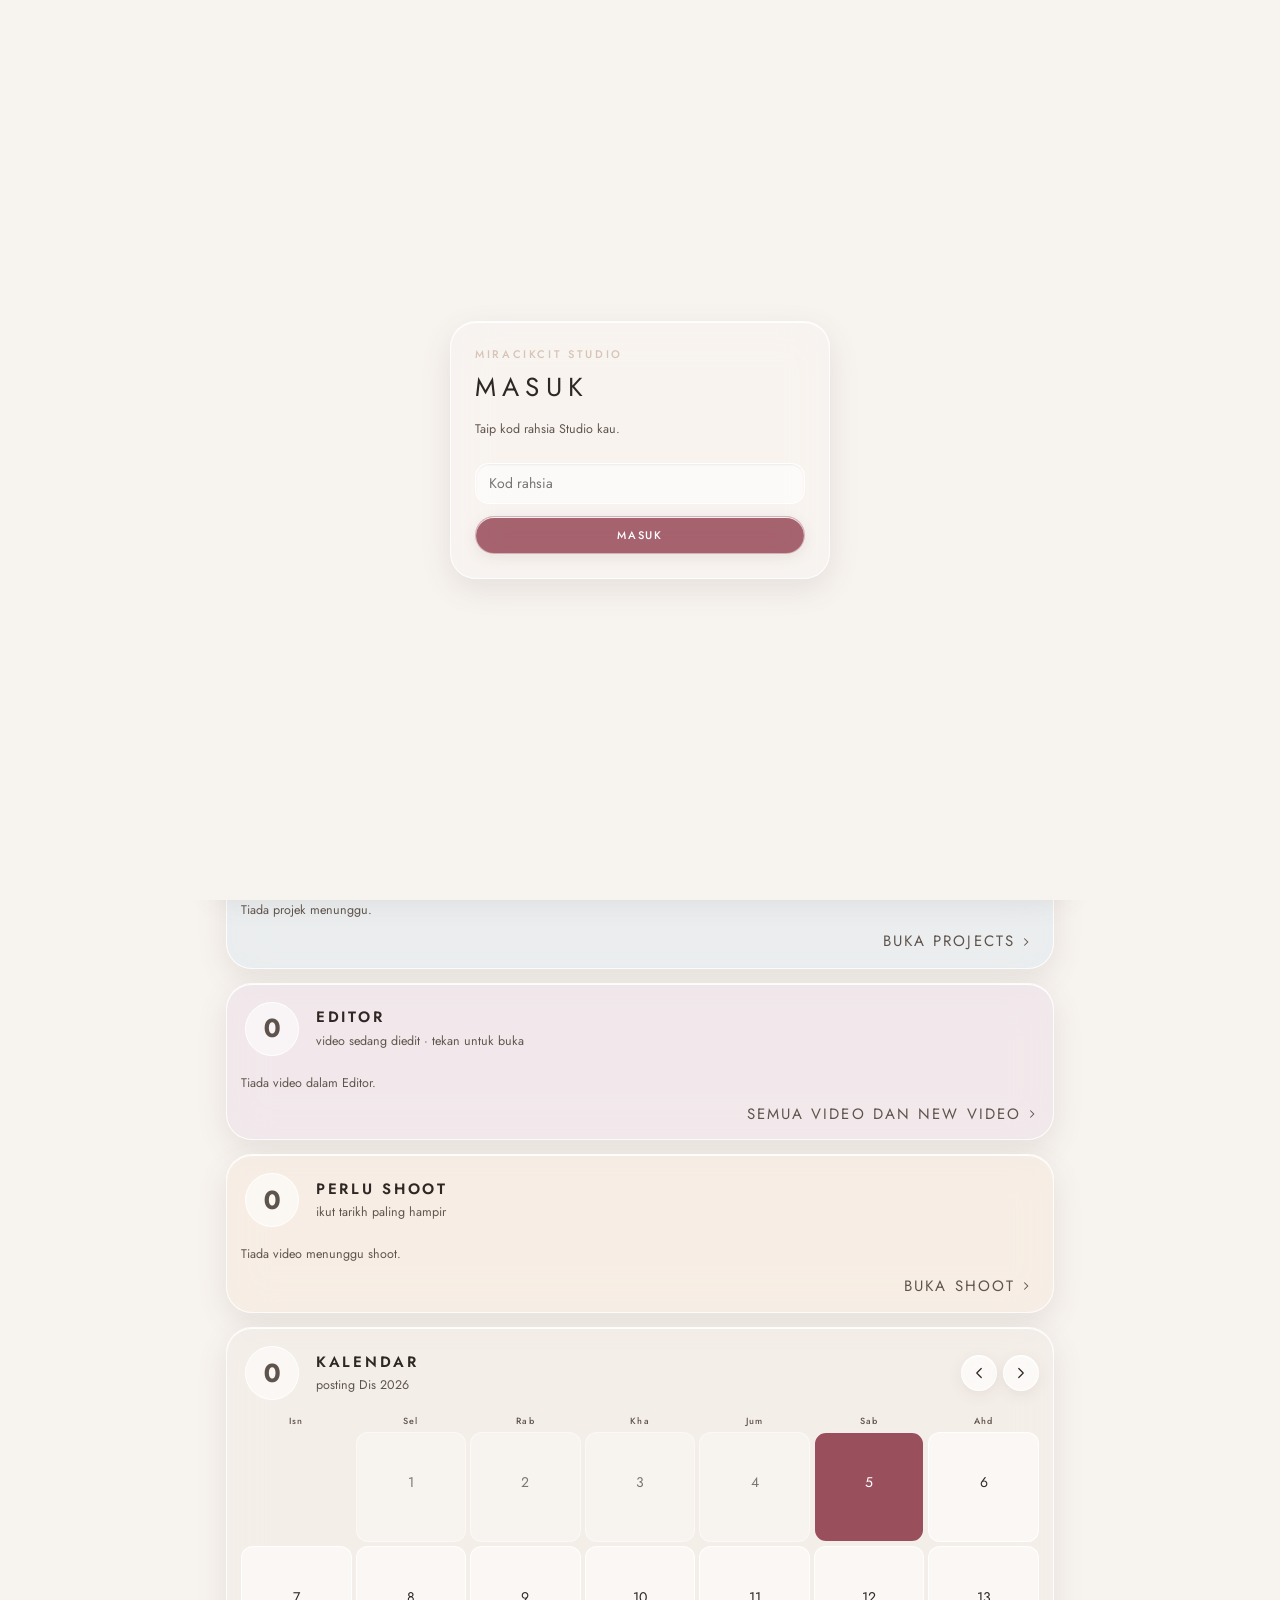
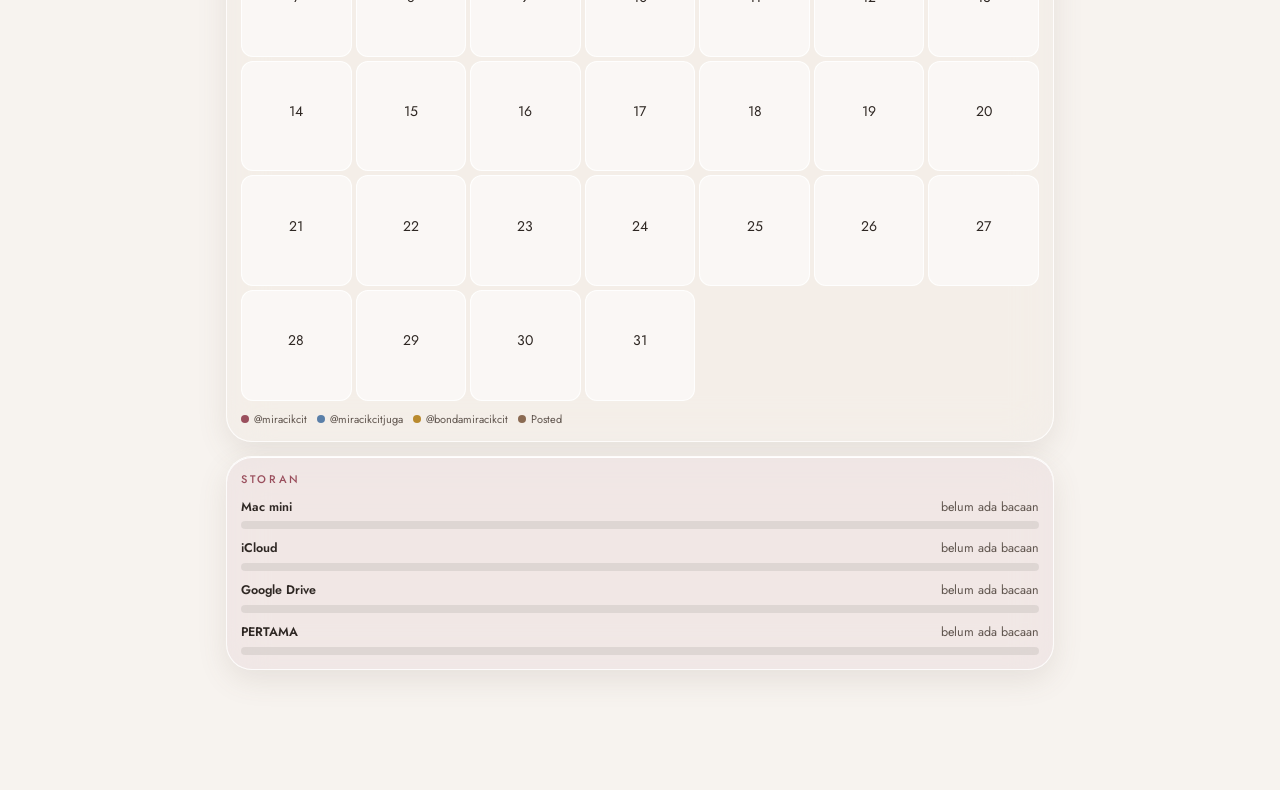
==== commit 48498c1a: "Gabung main: Design jadi koleksi sendiri, Posting Gambar ikut Photo Editor main - Modul Mac mini bar" ====
--- a/index.html
+++ b/index.html
@@ -15,7 +15,7 @@
 <link rel="icon" href="icons/icon-192.png">
 <link rel="preconnect" href="https://fonts.googleapis.com">
 <link rel="stylesheet" href="https://fonts.googleapis.com/css2?family=Caveat:wght@500&family=Fraunces:ital,wght@1,600&family=Jost:wght@300;400;500;600&family=Chewy&family=Fredoka:wght@600;700&family=Gochi+Hand&family=Patrick+Hand&display=swap">
-<link rel="stylesheet" href="css/app.css?v=2026.11.28-7">
+<link rel="stylesheet" href="css/app.css?v=2026.11.28-8">
 </head>
 <body>
 <div class="wrap">
@@ -27,45 +27,47 @@
 <div class="toast" id="toast" role="status"></div>
 <input type="file" id="filePick" hidden>
 
-<script src="js/config.js?v=2026.11.28-7"></script>
-<script src="js/runtime.js?v=2026.11.28-7"></script>
-<script src="js/core/icons.js?v=2026.11.28-7"></script>
-<script src="js/core/state.js?v=2026.11.28-7"></script>
-<script src="js/core/utils.js?v=2026.11.28-7"></script>
-<script src="js/core/store.js?v=2026.11.28-7"></script>
-<script src="js/core/sheet.js?v=2026.11.28-7"></script>
-<script src="js/core/sched.js?v=2026.11.28-7"></script>
-<script src="js/core/derived.js?v=2026.11.28-7"></script>
-<script src="js/core/shell.js?v=2026.11.28-7"></script>
-<script src="js/core/modal.js?v=2026.11.28-7"></script>
-<script src="js/tabs/home.js?v=2026.11.28-7"></script>
-<script src="js/tabs/ideas.js?v=2026.11.28-7"></script>
-<script src="js/tabs/nota.js?v=2026.11.28-7"></script>
-<script src="js/tabs/toshoot.js?v=2026.11.28-7"></script>
-<script src="js/tabs/shot.js?v=2026.11.28-7"></script>
-<script src="js/tabs/toedit.js?v=2026.11.28-7"></script>
-<script src="js/tabs/ready.js?v=2026.11.28-7"></script>
-<script src="js/tabs/jadual.js?v=2026.11.28-7"></script>
-<script src="js/tabs/published.js?v=2026.11.28-7"></script>
-<script src="js/tabs/links.js?v=2026.11.28-7"></script>
-<script src="js/tabs/jobs.js?v=2026.11.28-7"></script>
-<script src="js/tabs/projects.js?v=2026.11.28-7"></script>
-<script src="js/tabs/editor.js?v=2026.11.28-7"></script>
-<script src="js/tabs/gaya.js?v=2026.11.28-7"></script>
-<script src="js/tabs/vo.js?v=2026.11.28-7"></script>
-<script src="js/tabs/footage.js?v=2026.11.28-7"></script>
-<script src="js/tabs/broll.js?v=2026.11.28-7"></script>
-<script src="js/tabs/inspiration.js?v=2026.11.28-7"></script>
-<script src="js/tabs/sample.js?v=2026.11.28-7"></script>
-<script src="js/tabs/caption.js?v=2026.11.28-7"></script>
-<script src="js/tabs/thdeco.js?v=2026.11.28-7"></script>
-<script src="js/tabs/threads.js?v=2026.11.28-7"></script>
-<script src="js/tabs/transcribe.js?v=2026.11.28-7"></script>
-<script src="js/tabs/mediakit.js?v=2026.11.28-7"></script>
-<script src="js/tabs/photopost.js?v=2026.11.28-7"></script>
-<script src="js/tabs/insight.js?v=2026.11.28-7"></script>
-<script src="js/core/events.js?v=2026.11.28-7"></script>
-<script src="js/core/boot.js?v=2026.11.28-7"></script>
+<script src="js/config.js?v=2026.11.28-8"></script>
+<script src="js/runtime.js?v=2026.11.28-8"></script>
+<script src="js/core/icons.js?v=2026.11.28-8"></script>
+<script src="js/core/state.js?v=2026.11.28-8"></script>
+<script src="js/core/utils.js?v=2026.11.28-8"></script>
+<script src="js/core/store.js?v=2026.11.28-8"></script>
+<script src="js/core/sheet.js?v=2026.11.28-8"></script>
+<script src="js/core/sched.js?v=2026.11.28-8"></script>
+<script src="js/core/derived.js?v=2026.11.28-8"></script>
+<script src="js/core/shell.js?v=2026.11.28-8"></script>
+<script src="js/core/modal.js?v=2026.11.28-8"></script>
+<script src="js/tabs/home.js?v=2026.11.28-8"></script>
+<script src="js/tabs/ideas.js?v=2026.11.28-8"></script>
+<script src="js/tabs/nota.js?v=2026.11.28-8"></script>
+<script src="js/tabs/toshoot.js?v=2026.11.28-8"></script>
+<script src="js/tabs/shot.js?v=2026.11.28-8"></script>
+<script src="js/tabs/toedit.js?v=2026.11.28-8"></script>
+<script src="js/tabs/ready.js?v=2026.11.28-8"></script>
+<script src="js/tabs/jadual.js?v=2026.11.28-8"></script>
+<script src="js/tabs/published.js?v=2026.11.28-8"></script>
+<script src="js/tabs/links.js?v=2026.11.28-8"></script>
+<script src="js/tabs/jobs.js?v=2026.11.28-8"></script>
+<script src="js/tabs/projects.js?v=2026.11.28-8"></script>
+<script src="js/tabs/editor.js?v=2026.11.28-8"></script>
+<script src="js/tabs/gaya.js?v=2026.11.28-8"></script>
+<script src="js/tabs/vo.js?v=2026.11.28-8"></script>
+<script src="js/tabs/footage.js?v=2026.11.28-8"></script>
+<script src="js/tabs/broll.js?v=2026.11.28-8"></script>
+<script src="js/tabs/inspiration.js?v=2026.11.28-8"></script>
+<script src="js/tabs/sample.js?v=2026.11.28-8"></script>
+<script src="js/tabs/caption.js?v=2026.11.28-8"></script>
+<script src="js/tabs/thdeco.js?v=2026.11.28-8"></script>
+<script src="js/tabs/threads.js?v=2026.11.28-8"></script>
+<script src="js/tabs/transcribe.js?v=2026.11.28-8"></script>
+<script src="js/tabs/mediakit.js?v=2026.11.28-8"></script>
+<script src="js/tabs/photopost.js?v=2026.11.28-8"></script>
+<script src="js/tabs/insight.js?v=2026.11.28-8"></script>
+<script src="js/tabs/design.js?v=2026.11.28-8"></script>
+<script src="js/tabs/rujukan.js?v=2026.11.28-8"></script>
+<script src="js/core/events.js?v=2026.11.28-8"></script>
+<script src="js/core/boot.js?v=2026.11.28-8"></script>
 <script>
 if('serviceWorker' in navigator)navigator.serviceWorker.register('sw.js').then(r=>{r.addEventListener('updatefound',()=>{const n=r.installing;n&&n.addEventListener('statechange',()=>{if(n.state==='installed'&&navigator.serviceWorker.controller){const b=document.createElement('button');b.className='updbar';b.textContent='Versi baru Studio. Tekan untuk muat semula';b.onclick=()=>location.reload();document.body.appendChild(b)}})})}).catch(()=>{});
 </script>
--- a/css/app.css
+++ b/css/app.css
@@ -593,6 +593,57 @@
 .tp{--sv-p:#FFB36B;--sv-t:#7A3300}
 .tpbr{flex-basis:100%;height:0}   /* 25 Nov malam (Mira): baris 1 tarikh, baris 2 akaun + Excluded */
 .tpvb{width:44px;height:44px;font-size:21px;margin-right:14px}.tpvb.off{font-size:16px}   /* 25 Nov malam (Mira): bulat video lebih besar, jauh sikit dari tepi kanan */
+/* ---------- Carousel (28 Nov 2026) ---------- */
+.crlist{display:grid;grid-template-columns:repeat(auto-fill,minmax(150px,1fr));gap:10px}
+.crcard{display:flex;flex-direction:column;border-radius:20px;padding:8px;gap:8px;cursor:pointer;text-align:left;color:var(--ink);font:inherit;min-width:0}
+.crcard img,.crph{width:100%;aspect-ratio:4/5;object-fit:cover;border-radius:14px;display:block;background:rgba(255,255,255,.5)}
+.crph{display:flex;align-items:center;justify-content:center}.crph svg{width:40px;height:40px;fill:none;stroke:var(--c);stroke-width:1.3}
+.crct{display:flex;flex-direction:column;gap:3px;padding:0 4px 4px;min-width:0}.crct b{font-weight:500;font-size:13px;overflow:hidden;text-overflow:ellipsis;white-space:nowrap}.crct .pill{align-self:flex-start}
+.crthumbs{display:grid;grid-template-columns:repeat(auto-fill,minmax(78px,1fr));gap:6px}
+.crth{position:relative;border-radius:12px;overflow:hidden;aspect-ratio:3/4;border:2px solid transparent}.crth.star{border-color:var(--c)}
+.crth img{width:100%;height:100%;object-fit:cover;display:block}
+.crth button{position:absolute;border:0;background:rgba(0,0,0,.45);color:#fff;border-radius:999px;cursor:pointer;display:flex;align-items:center;justify-content:center}
+.crstar{top:4px;left:4px;width:26px;height:26px;font-size:15px}.crth.star .crstar{background:var(--c)}
+.crx{top:4px;right:4px;width:24px;height:24px}.crx svg{width:13px;height:13px;fill:none;stroke:#fff;stroke-width:2}
+.crmv{position:absolute;bottom:4px;left:0;right:0;display:flex;justify-content:space-between;padding:0 4px}.crmv button{position:static;width:24px;height:24px;font-size:16px}
+.crseg{max-width:100%;overflow-x:auto}.crseg button{white-space:nowrap}
+.crswipe{display:flex;gap:10px;overflow-x:auto;scroll-snap-type:x mandatory;-webkit-overflow-scrolling:touch;padding-bottom:6px}
+.crslide{position:relative;flex:0 0 86%;max-width:420px;scroll-snap-align:center;border-radius:16px;overflow:hidden;box-shadow:0 8px 22px rgba(110,90,78,.18)}
+.crslide img{width:100%;display:block}
+.crno{position:absolute;top:8px;left:8px;background:rgba(0,0,0,.5);color:#fff;font-size:11px;border-radius:999px;padding:2px 9px}
+.crlock{position:absolute;bottom:10px;left:10px;border:1px solid rgba(255,255,255,.8);background:rgba(0,0,0,.45);color:#fff;border-radius:999px;padding:6px 12px;font:500 11px var(--font);letter-spacing:.1em;text-transform:uppercase;cursor:pointer}
+.crlock.on{background:var(--c);border-color:var(--c)}
+.crsave{position:absolute;bottom:10px;right:10px;width:36px;height:36px;border-radius:999px;background:rgba(0,0,0,.45);display:flex;align-items:center;justify-content:center;color:#fff}
+.crsave svg{width:18px;height:18px;fill:none;stroke:#fff;stroke-width:1.8;stroke-linecap:round;stroke-linejoin:round}
+.crstrip{width:100%;border-radius:12px;display:block}
+.crgrid{display:grid;grid-template-columns:repeat(auto-fill,minmax(140px,1fr));gap:8px;margin-bottom:8px}.crgrid img{width:100%;border-radius:12px;display:block}
+.crold{display:flex;gap:8px;overflow-x:auto}.crold button{border:0;padding:0;background:none;cursor:pointer;flex:0 0 72px}.crold img{width:72px;aspect-ratio:4/5;object-fit:cover;border-radius:10px;display:block}
+.crwarn{margin:8px 0;padding-left:18px}
+/* ---------- Design + Rujukan + Posting Gambar (28 Nov 2026) ---------- */
+.crsteps{display:flex;gap:8px;padding:14px;text-align:center;font-size:12.5px;color:var(--muted)}
+.crsteps>div{flex:1}.crsteps b{display:block;font-size:22px;font-weight:400;color:var(--c)}
+.crkits{display:grid;grid-template-columns:repeat(auto-fill,minmax(92px,1fr));gap:8px}
+.crkit{display:flex;flex-direction:column;gap:5px;align-items:center;border:2px solid transparent;border-radius:16px;padding:5px;background:rgba(255,255,255,.55);cursor:pointer;font:500 11px var(--font);color:var(--ink);text-decoration:none;text-align:center}
+.crkit.on{border-color:var(--c);background:#fff}
+.crmini{position:relative;display:block;width:100%;aspect-ratio:4/5;border-radius:11px;overflow:hidden}
+.crmini b{position:absolute;left:0;right:0;text-align:center;font-weight:700;font-size:15px;line-height:1}
+.crmini em{position:absolute;font-style:normal;font-size:16px;color:#fff}
+.crmini i.crmp{position:absolute;border-radius:45% 45% 8px 8px;background:#3E3632}
+.crmini i.crmph{position:absolute;background:linear-gradient(160deg,#C9D6C2,#6E8468)}
+.crtxt{margin:4px 0 6px}.crtxt summary{cursor:pointer;font-size:11px;font-weight:500;letter-spacing:.16em;text-transform:uppercase;color:var(--muted);margin-bottom:10px}
+.crpost{--bc:#7A5C6E;width:100%;margin-bottom:14px}
+.rjdump{text-align:center;padding:18px;border:2px dashed var(--c)}.rjdump b{font-size:16px;font-weight:500;letter-spacing:.06em}
+.rjbtns{display:flex;flex-wrap:wrap;gap:8px;justify-content:center;margin-top:10px}
+.rjgrid{display:grid;grid-template-columns:repeat(auto-fill,minmax(88px,1fr));gap:6px}
+.rjcell{position:relative;aspect-ratio:4/5;border:2px solid transparent;border-radius:12px;overflow:hidden;padding:0;background:rgba(255,255,255,.5);cursor:pointer}
+.rjcell img{width:100%;height:100%;object-fit:cover;display:block}.rjcell.on{border-color:var(--c)}
+.rjcell em{position:absolute;left:5px;bottom:5px;font-style:normal;font-size:10px;font-weight:600;background:#fff;color:var(--ink);border-radius:999px;padding:1px 7px}
+.rjstack{display:flex;flex:none}.rjstack img{width:38px;height:48px;object-fit:cover;border-radius:7px;border:2px solid #fff;margin-right:-12px}
+.thth.ptx{position:relative}.ptrm{position:absolute;top:3px;right:3px;width:22px;height:22px;border-radius:999px;border:0;background:rgba(0,0,0,.5);display:flex;align-items:center;justify-content:center;cursor:pointer;padding:0}
+.ptrm svg{width:12px;height:12px;fill:none;stroke:#fff;stroke-width:2}
+.crkitw{position:relative}.crkitw .crkit{width:100%}
+.crfav{position:absolute;top:8px;right:8px;width:26px;height:26px;border-radius:999px;border:0;background:rgba(0,0,0,.42);color:#fff;font-size:14px;line-height:1;cursor:pointer;padding:0}
+.crfav.on{background:var(--c)}
 
 /* ---------- Shoot: kad Creative + helaian footage tiga cara (2026-11-25) ---------- */
 .crc .crp{display:flex;flex-wrap:wrap;gap:5px;align-items:center;margin-bottom:7px}
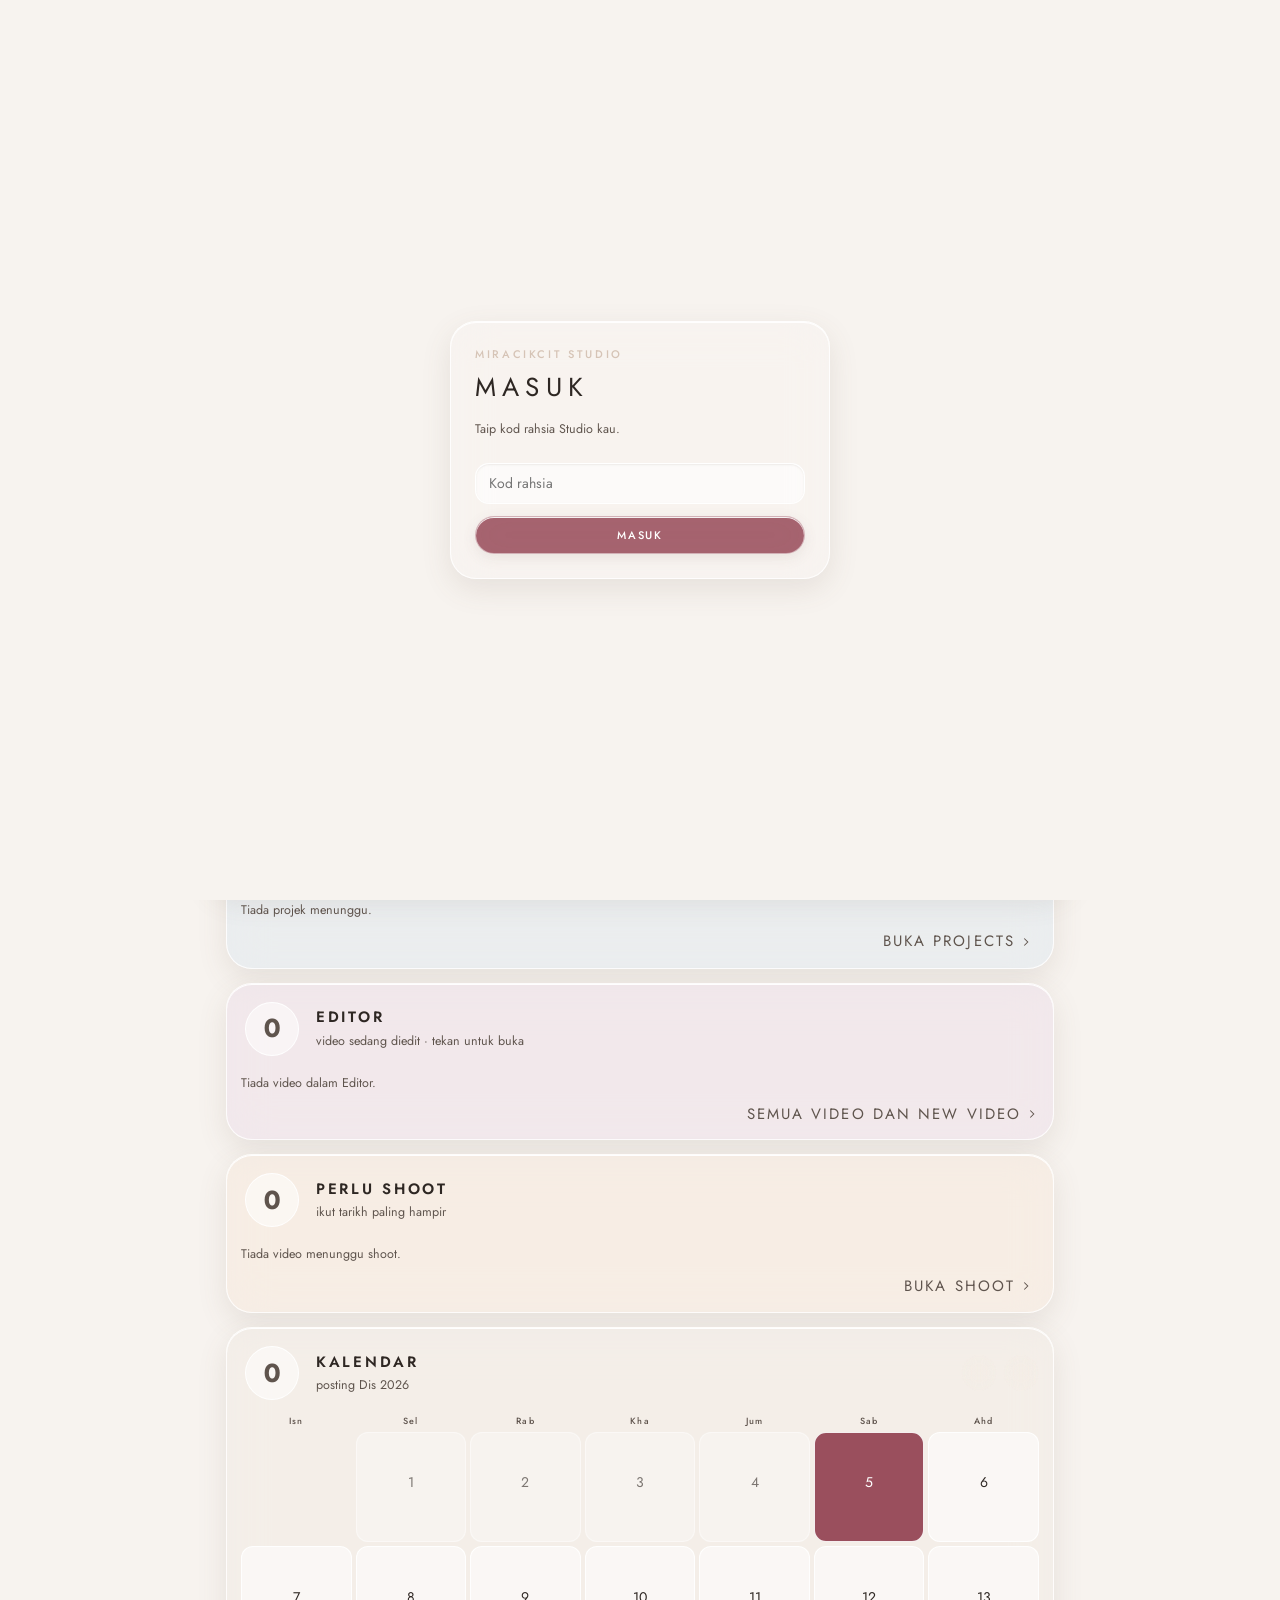
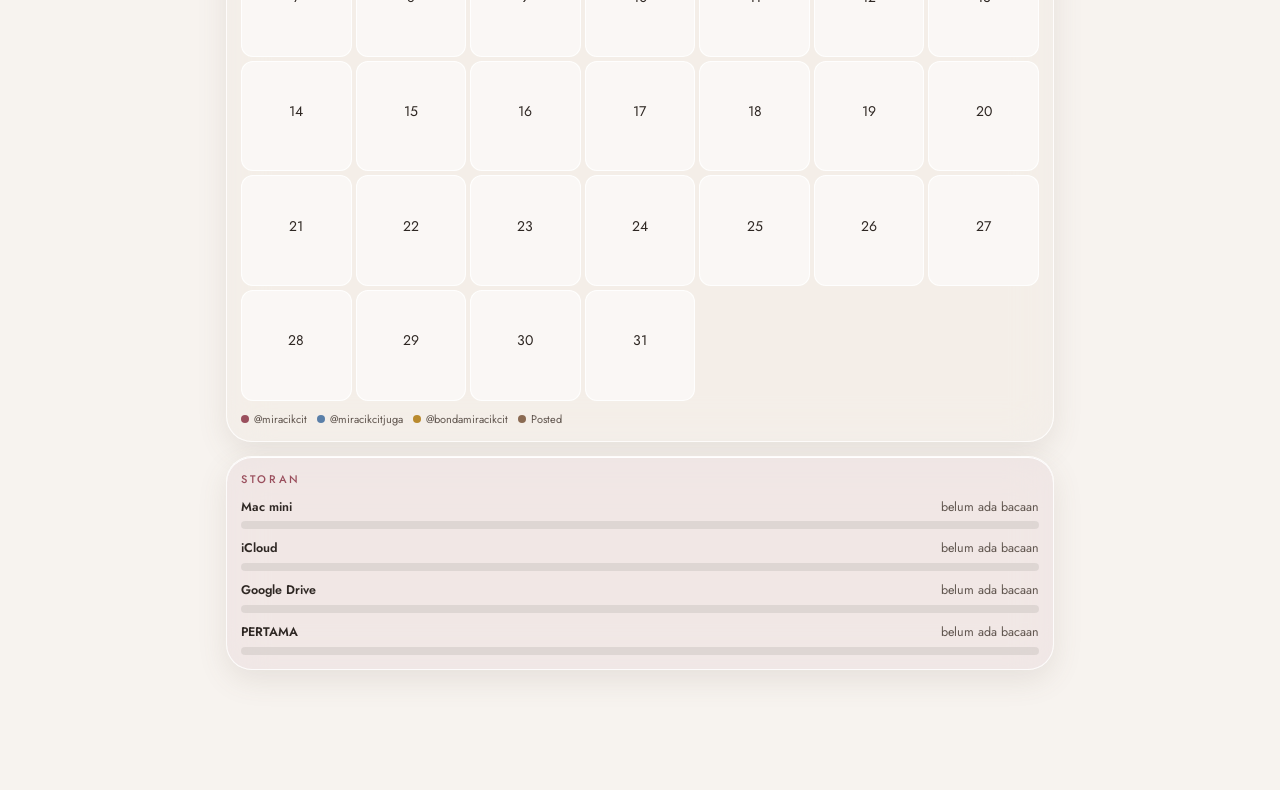
==== commit 64d1e248: "Editor: senarai hanya sorok video yang dah final (tanda pub dari Studio lama diabaikan) Co-Authored-" ====
--- a/index.html
+++ b/index.html
@@ -15,7 +15,7 @@
 <link rel="icon" href="icons/icon-192.png">
 <link rel="preconnect" href="https://fonts.googleapis.com">
 <link rel="stylesheet" href="https://fonts.googleapis.com/css2?family=Caveat:wght@500&family=Fraunces:ital,wght@1,600&family=Jost:wght@300;400;500;600&family=Chewy&family=Fredoka:wght@600;700&family=Gochi+Hand&family=Patrick+Hand&display=swap">
-<link rel="stylesheet" href="css/app.css?v=2026.11.28-8">
+<link rel="stylesheet" href="css/app.css?v=2026.11.28-10">
 </head>
 <body>
 <div class="wrap">
@@ -27,47 +27,47 @@
 <div class="toast" id="toast" role="status"></div>
 <input type="file" id="filePick" hidden>
 
-<script src="js/config.js?v=2026.11.28-8"></script>
-<script src="js/runtime.js?v=2026.11.28-8"></script>
-<script src="js/core/icons.js?v=2026.11.28-8"></script>
-<script src="js/core/state.js?v=2026.11.28-8"></script>
-<script src="js/core/utils.js?v=2026.11.28-8"></script>
-<script src="js/core/store.js?v=2026.11.28-8"></script>
-<script src="js/core/sheet.js?v=2026.11.28-8"></script>
-<script src="js/core/sched.js?v=2026.11.28-8"></script>
-<script src="js/core/derived.js?v=2026.11.28-8"></script>
-<script src="js/core/shell.js?v=2026.11.28-8"></script>
-<script src="js/core/modal.js?v=2026.11.28-8"></script>
-<script src="js/tabs/home.js?v=2026.11.28-8"></script>
-<script src="js/tabs/ideas.js?v=2026.11.28-8"></script>
-<script src="js/tabs/nota.js?v=2026.11.28-8"></script>
-<script src="js/tabs/toshoot.js?v=2026.11.28-8"></script>
-<script src="js/tabs/shot.js?v=2026.11.28-8"></script>
-<script src="js/tabs/toedit.js?v=2026.11.28-8"></script>
-<script src="js/tabs/ready.js?v=2026.11.28-8"></script>
-<script src="js/tabs/jadual.js?v=2026.11.28-8"></script>
-<script src="js/tabs/published.js?v=2026.11.28-8"></script>
-<script src="js/tabs/links.js?v=2026.11.28-8"></script>
-<script src="js/tabs/jobs.js?v=2026.11.28-8"></script>
-<script src="js/tabs/projects.js?v=2026.11.28-8"></script>
-<script src="js/tabs/editor.js?v=2026.11.28-8"></script>
-<script src="js/tabs/gaya.js?v=2026.11.28-8"></script>
-<script src="js/tabs/vo.js?v=2026.11.28-8"></script>
-<script src="js/tabs/footage.js?v=2026.11.28-8"></script>
-<script src="js/tabs/broll.js?v=2026.11.28-8"></script>
-<script src="js/tabs/inspiration.js?v=2026.11.28-8"></script>
-<script src="js/tabs/sample.js?v=2026.11.28-8"></script>
-<script src="js/tabs/caption.js?v=2026.11.28-8"></script>
-<script src="js/tabs/thdeco.js?v=2026.11.28-8"></script>
-<script src="js/tabs/threads.js?v=2026.11.28-8"></script>
-<script src="js/tabs/transcribe.js?v=2026.11.28-8"></script>
-<script src="js/tabs/mediakit.js?v=2026.11.28-8"></script>
-<script src="js/tabs/photopost.js?v=2026.11.28-8"></script>
-<script src="js/tabs/insight.js?v=2026.11.28-8"></script>
-<script src="js/tabs/design.js?v=2026.11.28-8"></script>
-<script src="js/tabs/rujukan.js?v=2026.11.28-8"></script>
-<script src="js/core/events.js?v=2026.11.28-8"></script>
-<script src="js/core/boot.js?v=2026.11.28-8"></script>
+<script src="js/config.js?v=2026.11.28-10"></script>
+<script src="js/runtime.js?v=2026.11.28-10"></script>
+<script src="js/core/icons.js?v=2026.11.28-10"></script>
+<script src="js/core/state.js?v=2026.11.28-10"></script>
+<script src="js/core/utils.js?v=2026.11.28-10"></script>
+<script src="js/core/store.js?v=2026.11.28-10"></script>
+<script src="js/core/sheet.js?v=2026.11.28-10"></script>
+<script src="js/core/sched.js?v=2026.11.28-10"></script>
+<script src="js/core/derived.js?v=2026.11.28-10"></script>
+<script src="js/core/shell.js?v=2026.11.28-10"></script>
+<script src="js/core/modal.js?v=2026.11.28-10"></script>
+<script src="js/tabs/home.js?v=2026.11.28-10"></script>
+<script src="js/tabs/ideas.js?v=2026.11.28-10"></script>
+<script src="js/tabs/nota.js?v=2026.11.28-10"></script>
+<script src="js/tabs/toshoot.js?v=2026.11.28-10"></script>
+<script src="js/tabs/shot.js?v=2026.11.28-10"></script>
+<script src="js/tabs/toedit.js?v=2026.11.28-10"></script>
+<script src="js/tabs/ready.js?v=2026.11.28-10"></script>
+<script src="js/tabs/jadual.js?v=2026.11.28-10"></script>
+<script src="js/tabs/published.js?v=2026.11.28-10"></script>
+<script src="js/tabs/links.js?v=2026.11.28-10"></script>
+<script src="js/tabs/jobs.js?v=2026.11.28-10"></script>
+<script src="js/tabs/projects.js?v=2026.11.28-10"></script>
+<script src="js/tabs/editor.js?v=2026.11.28-10"></script>
+<script src="js/tabs/gaya.js?v=2026.11.28-10"></script>
+<script src="js/tabs/vo.js?v=2026.11.28-10"></script>
+<script src="js/tabs/footage.js?v=2026.11.28-10"></script>
+<script src="js/tabs/broll.js?v=2026.11.28-10"></script>
+<script src="js/tabs/inspiration.js?v=2026.11.28-10"></script>
+<script src="js/tabs/sample.js?v=2026.11.28-10"></script>
+<script src="js/tabs/caption.js?v=2026.11.28-10"></script>
+<script src="js/tabs/thdeco.js?v=2026.11.28-10"></script>
+<script src="js/tabs/threads.js?v=2026.11.28-10"></script>
+<script src="js/tabs/transcribe.js?v=2026.11.28-10"></script>
+<script src="js/tabs/mediakit.js?v=2026.11.28-10"></script>
+<script src="js/tabs/photopost.js?v=2026.11.28-10"></script>
+<script src="js/tabs/insight.js?v=2026.11.28-10"></script>
+<script src="js/tabs/design.js?v=2026.11.28-10"></script>
+<script src="js/tabs/rujukan.js?v=2026.11.28-10"></script>
+<script src="js/core/events.js?v=2026.11.28-10"></script>
+<script src="js/core/boot.js?v=2026.11.28-10"></script>
 <script>
 if('serviceWorker' in navigator)navigator.serviceWorker.register('sw.js').then(r=>{r.addEventListener('updatefound',()=>{const n=r.installing;n&&n.addEventListener('statechange',()=>{if(n.state==='installed'&&navigator.serviceWorker.controller){const b=document.createElement('button');b.className='updbar';b.textContent='Versi baru Studio. Tekan untuk muat semula';b.onclick=()=>location.reload();document.body.appendChild(b)}})})}).catch(()=>{});
 </script>
